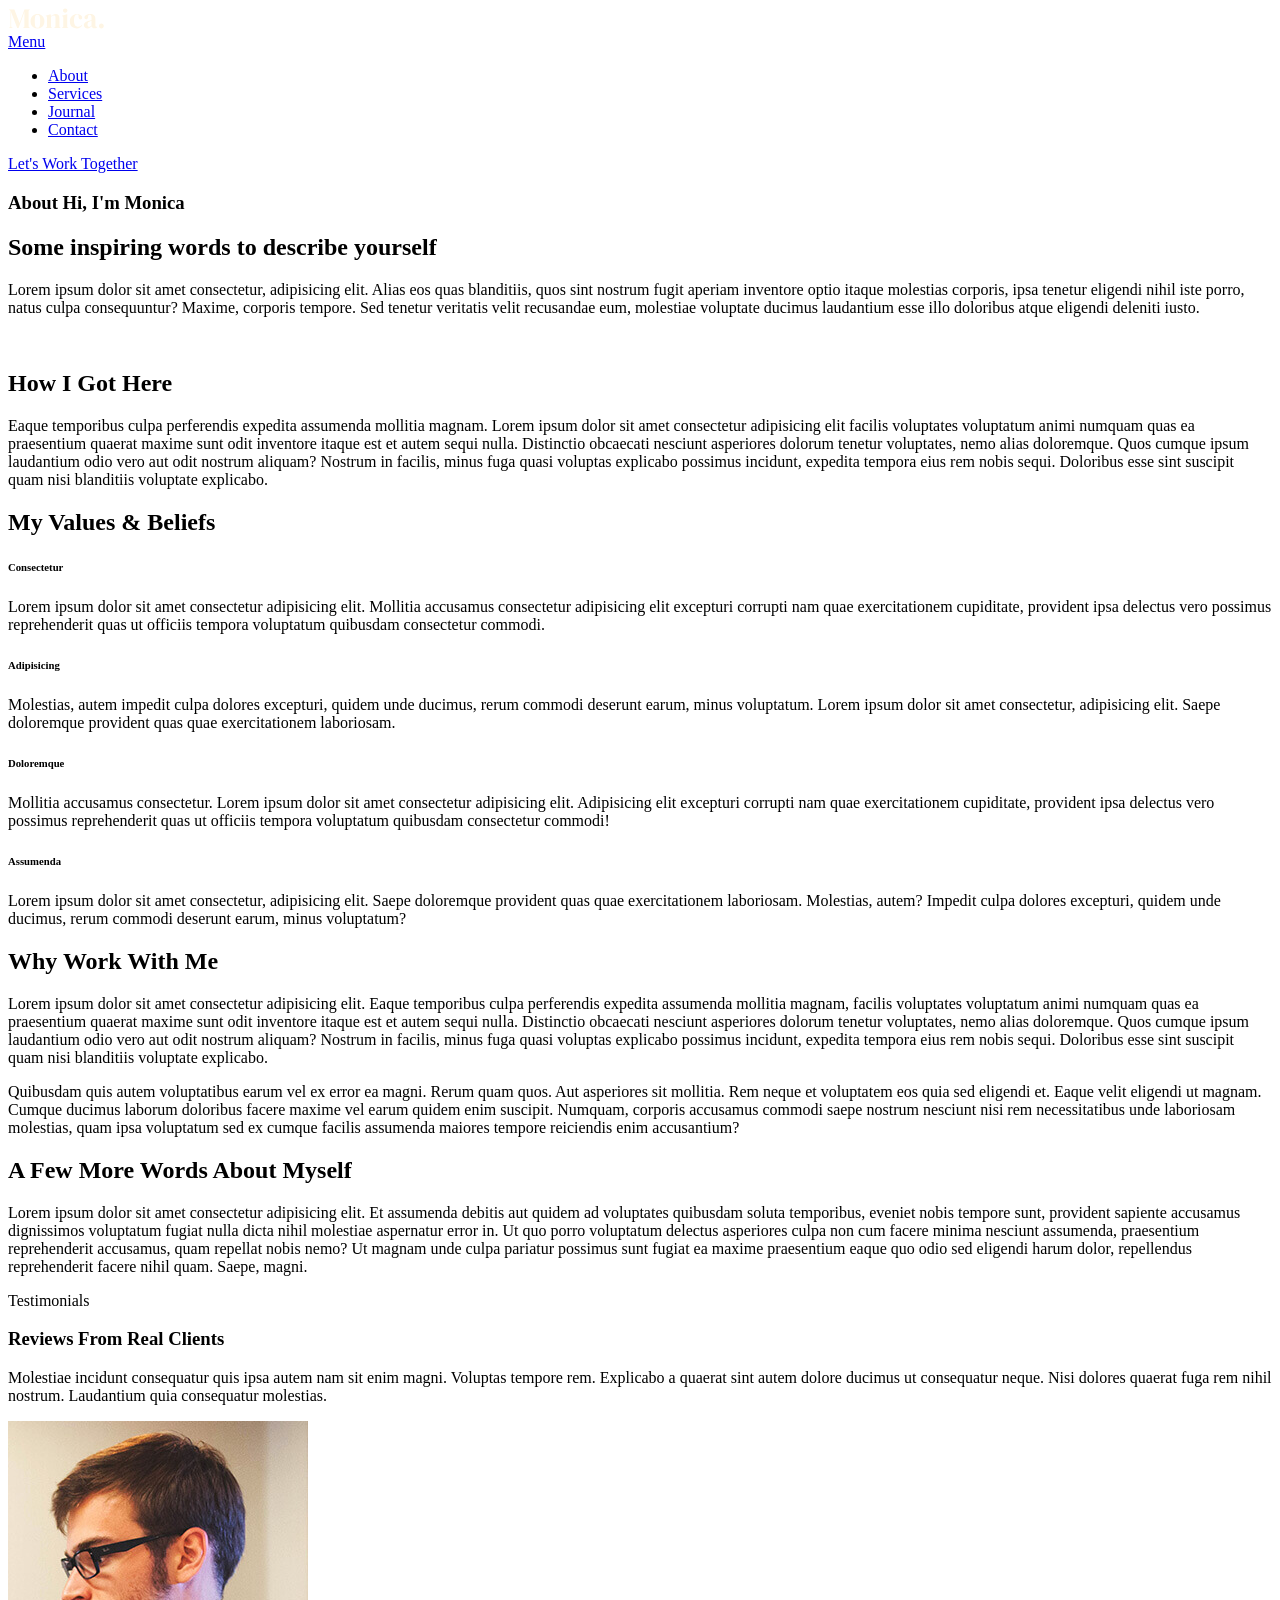
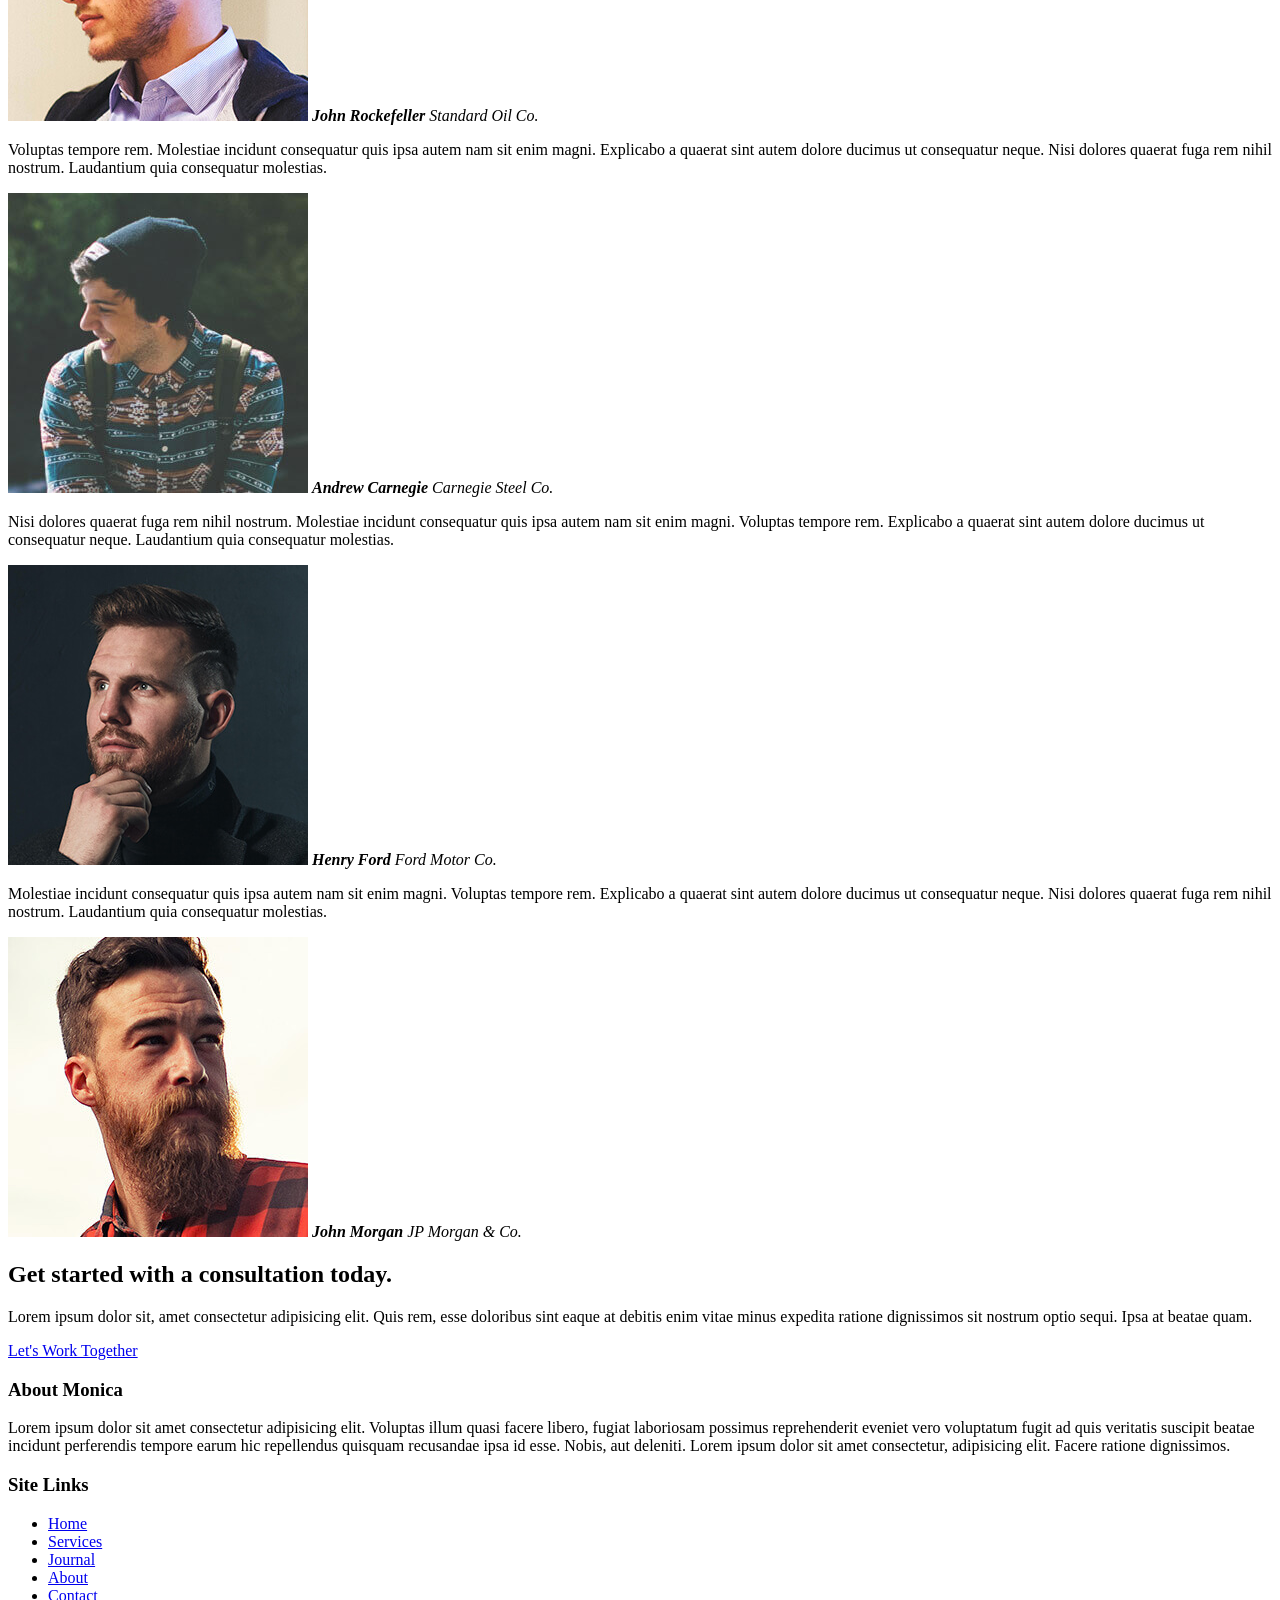
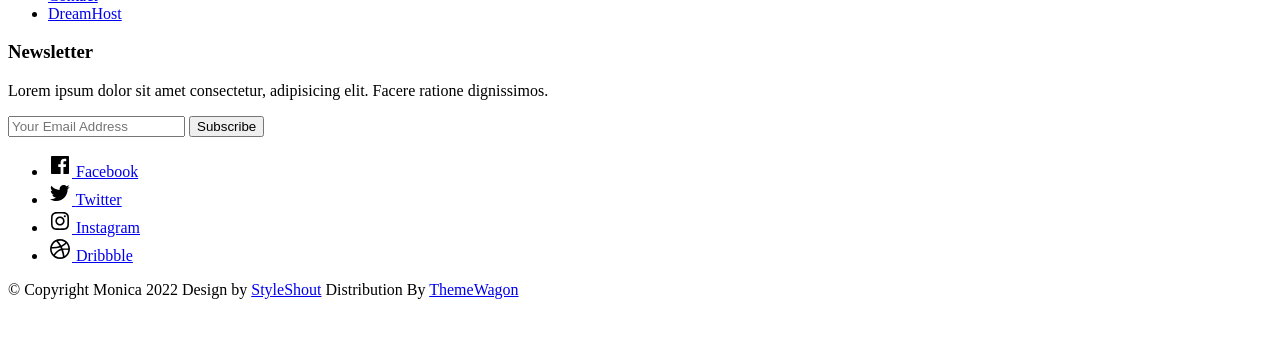
==== about.html @ dda1d22d "Hitesh P | First commit for web hosting" ====
<!DOCTYPE html>
<html lang="en" class="no-js" >
<head>

    <!--- basic page needs
    ================================================== -->
    <meta charset="utf-8">
    <meta name="viewport" content="width=device-width, initial-scale=1">
    <title>About - Monica</title>

    <script>
        document.documentElement.classList.remove('no-js');
        document.documentElement.classList.add('js');
    </script>

    <!-- CSS
    ================================================== -->
    <link rel="stylesheet" href="css/vendor.css">
    <link rel="stylesheet" href="css/styles.css">

    <!-- favicons
    ================================================== -->
    <link rel="apple-touch-icon" sizes="180x180" href="apple-touch-icon.png">
    <link rel="icon" type="image/png" sizes="32x32" href="favicon-32x32.png">
    <link rel="icon" type="image/png" sizes="16x16" href="favicon-16x16.png">
    <link rel="manifest" href="site.webmanifest">

</head>


<body id="top">


    <!-- preloader
    ================================================== -->
    <div id="preloader">
        <div id="loader" class="dots-fade">
            <div></div>
            <div></div>
            <div></div>
        </div>
    </div>


    <!-- page wrap
    ================================================== -->
    <div id="page" class="s-pagewrap">


        <!-- # site header 
        ================================================== -->
        <header class="s-header">

            <div class="row s-header__inner width-sixteen-col">

                <div class="s-header__block">
                    <div class="s-header__logo">
                        <a class="logo" href="index.html">
                            <img src="images/logo.svg" alt="Homepage">
                        </a>
                    </div>

                    <a class="s-header__menu-toggle" href="#0"><span>Menu</span></a>
                </div> <!-- end s-header__block -->

                <nav class="s-header__nav">
    
                    <ul class="s-header__menu-links">
                        <li class="current"><a href="about.html">About</a></li>
                        <li><a href="services.html">Services</a></li>
                        <li><a href="blog.html">Journal</a></li>
                        <li><a href="contact.html">Contact</a></li>
                    </ul> <!-- s-header__menu-links -->

                    <div class="s-header__contact">
                        <a href="contact.html" class="btn btn--primary s-header__contact-btn">Let's Work Together</a>                        
                    </div> <!-- s-header__contact -->
    
                </nav> <!-- end s-header__nav -->

            </div> <!-- end s-header__inner -->

        </header> <!-- end s-header -->


        <!-- # site main content
        ================================================== -->
        <section id="content" class="s-content">

               <section class="s-pageheader pageheader">
                    <div class="row">
                        <div class="column xl-12">
                            <h1 class="page-title">
                                <span class="page-title__small-type text-pretitle">About</span>
                                Hi, I'm Monica
                            </h1>
                            
                        </div>
                    </div>
               </section> <!-- end pageheader --> 

               <section class="s-pagecontent pagecontent">

                    <div class="row pageintro">
                        <div class="column xl-6 lg-12">
                            <h2 class="text-display-title">Some inspiring words to describe yourself</h2>
                        </div>
                        <div class="column xl-6 lg-12 u-flexitem-x-right">
                            <p class="lead">
                            Lorem ipsum dolor sit amet consectetur, adipisicing elit. Alias eos quas blanditiis, quos sint nostrum fugit aperiam 
                            inventore optio itaque molestias corporis, ipsa tenetur eligendi nihil iste porro, natus culpa consequuntur? Maxime, 
                            corporis tempore. Sed tenetur veritatis velit recusandae eum, molestiae voluptate ducimus laudantium esse illo 
                            doloribus atque eligendi deleniti iusto. 
                            </p>
                        </div>                       
                    </div> <!-- end pageintro -->   
                    
                    <div class="row pagemedia">
                        <d class="column xl-12">
                            <figure class="page-media">                                
                                <img src="images/thumbs/about/about-1200.jpg" 
                                     srcset="images/thumbs/about/about-2400.jpg 2400w, 
                                             images/thumbs/about/about-1200.jpg 1200w, 
                                             images/thumbs/about/about-600.jpg 600w" sizes="(max-width: 2400px) 100vw, 2400px" alt="">
                            </figure>
                        </d>
                    </div> <!-- end pagemedia -->

                    <div class="row width-narrower pagemain">
                        <div class="column xl-12"> 

                            <h2>How I Got Here</h2>
                            <p>
                            Eaque temporibus culpa perferendis expedita assumenda mollitia magnam. Lorem ipsum dolor sit amet consectetur adipisicing elit
                            facilis voluptates voluptatum animi numquam quas ea praesentium quaerat maxime sunt odit inventore itaque est et autem sequi nulla. 
                            Distinctio obcaecati nesciunt asperiores dolorum tenetur voluptates, nemo alias doloremque. Quos cumque ipsum laudantium odio vero 
                            aut odit nostrum aliquam? Nostrum in facilis, minus fuga quasi voluptas explicabo possimus incidunt, expedita tempora eius rem nobis sequi. 
                            Doloribus esse sint suscipit quam nisi blanditiis voluptate explicabo.
                            </p>

                            <h2 class="u-add-bottom">My Values & Beliefs</h2>

                            <div class="grid-list-items list-items">
                                <div class="grid-list-items__item list-items__item u-remove-bottom">
                                    <div class="list-items__item-header">
                                        <h6 class="list-items__item-small-title">Consectetur</h6>
                                    </div>
                                    <p>
                                    Lorem ipsum dolor sit amet consectetur adipisicing elit. Mollitia accusamus consectetur adipisicing elit excepturi corrupti 
                                    nam quae exercitationem cupiditate, provident ipsa delectus vero possimus reprehenderit quas ut officiis tempora voluptatum 
                                    quibusdam consectetur commodi.
                                    </p>
                                </div>
                                <div class="grid-list-items__item list-items__item u-remove-bottom">
                                    <div class="list-items__item-header">
                                        <h6 class="list-items__item-small-title">Adipisicing</h6>
                                    </div>
                                    <p> 
                                    Molestias, autem impedit culpa dolores excepturi, quidem unde ducimus, rerum commodi deserunt earum, minus voluptatum.
                                    Lorem ipsum dolor sit amet consectetur, adipisicing elit. Saepe doloremque provident quas quae exercitationem laboriosam.
                                    </p>
                                </div>
                                <div class="grid-list-items__item list-items__item u-remove-bottom">
                                    <div class="list-items__item-header">
                                        <h6 class="list-items__item-small-title">Doloremque</h6>
                                    </div>
                                    <p>
                                    Mollitia accusamus consectetur. Lorem ipsum dolor sit amet consectetur adipisicing elit. Adipisicing elit excepturi corrupti 
                                    nam quae exercitationem cupiditate, provident ipsa delectus vero possimus reprehenderit quas ut officiis tempora voluptatum 
                                    quibusdam consectetur commodi!
                                    </p>
                                </div>
                                <div class="grid-list-items__item list-items__item u-remove-bottom">
                                    <div class="list-items__item-header">
                                        <h6 class="list-items__item-small-title">Assumenda</h6>
                                    </div>
                                    <p>
                                    Lorem ipsum dolor sit amet consectetur, adipisicing elit. Saepe doloremque provident quas quae exercitationem laboriosam. 
                                    Molestias, autem? Impedit culpa dolores excepturi, quidem unde ducimus, rerum commodi deserunt earum, minus voluptatum?
                                    </p>
                                </div>
                            </div> <!--grid-list-items -->

                            <h2>Why Work With Me</h2>
                            <p>
                            Lorem ipsum dolor sit amet consectetur adipisicing elit. Eaque temporibus culpa perferendis expedita assumenda mollitia magnam, 
                            facilis voluptates voluptatum animi numquam quas ea praesentium quaerat maxime sunt odit inventore itaque est et autem sequi nulla. 
                            Distinctio obcaecati nesciunt asperiores dolorum tenetur voluptates, nemo alias doloremque. Quos cumque ipsum laudantium odio vero aut 
                            odit nostrum aliquam? Nostrum in facilis, minus fuga quasi voluptas explicabo possimus incidunt, expedita tempora eius rem nobis sequi. 
                            Doloribus esse sint suscipit quam nisi blanditiis voluptate explicabo.
                            </p>

                            <p>
                            Quibusdam quis autem voluptatibus earum vel ex error ea magni. Rerum quam quos. Aut asperiores sit mollitia. Rem neque et voluptatem 
                            eos quia sed eligendi et. Eaque velit eligendi ut magnam. Cumque ducimus laborum doloribus facere maxime vel earum quidem enim suscipit. 
                            Numquam, corporis accusamus commodi saepe nostrum nesciunt nisi rem necessitatibus unde laboriosam molestias, quam ipsa voluptatum sed 
                            ex cumque facilis assumenda maiores tempore reiciendis enim accusantium?
                            </p>                   

                            <h2>A Few More Words About Myself</h2>
                            <p>
                            Lorem ipsum dolor sit amet consectetur adipisicing elit. Et assumenda debitis aut quidem ad voluptates quibusdam soluta temporibus, 
                            eveniet nobis tempore sunt, provident sapiente accusamus dignissimos voluptatum fugiat nulla dicta nihil molestiae aspernatur error in. 
                            Ut quo porro voluptatum delectus asperiores culpa non cum facere minima nesciunt assumenda, praesentium reprehenderit accusamus, quam 
                            repellat nobis nemo? Ut magnam unde culpa pariatur possimus sunt fugiat ea maxime praesentium eaque quo odio sed eligendi harum dolor, 
                            repellendus reprehenderit facere nihil quam. Saepe, magni.
                            </p>

                        </div> <!-- end grid-block-->
                    </div> <!-- end pagemain -->

               </section> <!-- pagecontent -->

               <section class="s-testimonials">

                    <div class="s-testimonials__header row row-x-center text-center">
                        <div class="column xl-8 lg-12">
        
                            <p class="text-pretitle">
                            Testimonials
                            </p>
                            <h3>
                            Reviews From Real Clients
                            </h3>                        
        
                        </div>
                    </div> <!--end s-testimonials__header -->

                    <div class="row s-testimonials__content">
                        <div class="column xl-12 testimonials">

                            <div class="swiper-container testimonials__slider page-slider">

                                <div class="swiper-wrapper">
                                    <div class="testimonials__slide swiper-slide">
                                        <p>
                                        Molestiae incidunt consequatur quis ipsa autem nam sit enim magni. Voluptas tempore rem. 
                                        Explicabo a quaerat sint autem dolore ducimus ut consequatur neque. Nisi dolores quaerat fuga rem nihil nostrum.
                                        Laudantium quia consequatur molestias.
                                        </p>
                                        <div class="testimonials__author">
                                            <img src="images/avatars/user-01.jpg" alt="Author image" class="testimonials__avatar">
                                            <cite class="testimonials__cite">
                                                <strong>John Rockefeller</strong>
                                                <span>Standard Oil Co.</span>
                                            </cite>
                                        </div>
                                    </div>
                                    <div class="testimonials__slide swiper-slide">
                                        <p>
                                        Voluptas tempore rem. Molestiae incidunt consequatur quis ipsa autem nam sit enim magni. 
                                        Explicabo a quaerat sint autem dolore ducimus ut consequatur neque. Nisi dolores quaerat fuga rem nihil nostrum.
                                        Laudantium quia consequatur molestias.
                                        </p>
                                        <div class="testimonials__author">
                                            <img src="images/avatars/user-04.jpg" alt="Author image" class="testimonials__avatar">
                                            <cite class="testimonials__cite">
                                                <strong>Andrew Carnegie</strong>
                                                <span>Carnegie Steel Co.</span>
                                            </cite>
                                        </div>
                                    </div>
                                    <div class="testimonials__slide swiper-slide">
                                        <p>
                                        Nisi dolores quaerat fuga rem nihil nostrum. Molestiae incidunt consequatur quis ipsa autem nam sit enim magni. 
                                        Voluptas tempore rem. Explicabo a quaerat sint autem dolore ducimus ut consequatur neque. 
                                        Laudantium quia consequatur molestias.
                                        </p>
                                        <div class="testimonials__author">
                                            <img src="images/avatars/user-06.jpg" alt="Author image" class="testimonials__avatar">
                                            <cite class="testimonials__cite">
                                                <strong>Henry Ford</strong>
                                                <span>Ford Motor Co.</span>
                                            </cite>
                                        </div>
                                    </div>
                                    <div class="testimonials__slide swiper-slide">
                                        <p>
                                        Molestiae incidunt consequatur quis ipsa autem nam sit enim magni. Voluptas tempore rem. 
                                        Explicabo a quaerat sint autem dolore ducimus ut consequatur neque. Nisi dolores quaerat fuga rem nihil nostrum.
                                        Laudantium quia consequatur molestias.
                                        </p>
                                        <div class="testimonials__author">
                                            <img src="images/avatars/user-02.jpg" alt="Author image" class="testimonials__avatar">
                                            <cite class="testimonials__cite">
                                                <strong>John Morgan</strong>
                                                <span>JP Morgan & Co.</span>
                                            </cite>
                                        </div>
                                    </div> 
                                </div> <!-- end swiper-wrapper --> 

                                <div class="swiper-pagination"></div>

                            </div> <!--end testimonials__slider --> 

                        </div> <!-- testimonials -->
                    </div> <!--end s-testimonials__content -->

               </section> <!-- end s-testimonials -->

        </section> <!-- s-content-->

        <!-- # cta
        ================================================== -->
        <section id="cta" class="s-cta">

            <div class="row row-x-center text-center">
                <div class="column xl-8 lg-12">

                    <div class="s-cta__content">
                        <h2 class="text-display-title">
                        Get started with a consultation today.
                        </h2>
                        <p class="lead">
                        Lorem ipsum dolor sit, amet consectetur adipisicing elit. Quis rem, esse doloribus sint eaque at debitis enim vitae minus expedita ratione dignissimos sit nostrum optio sequi. Ipsa at beatae quam.
                        </p>
                        <a href="contact.html" class="btn btn--primary">Let's Work Together</a>
                    </div>

                </div>
            </div>

        </section> <!-- end s-cta -->


        <!-- # footer 
        ================================================== -->
        <footer class="s-footer">
            <div class="row s-footer__content">
                <div class="column xl-6 lg-6 md-12 s-footer__block s-footer__about">                    
                    <h3>About Monica</h3>
                    <p>
                    Lorem ipsum dolor sit amet consectetur adipisicing elit. Voluptas illum quasi facere libero, 
                    fugiat laboriosam possimus reprehenderit eveniet vero voluptatum fugit ad quis veritatis suscipit beatae 
                    incidunt perferendis tempore earum hic repellendus quisquam recusandae ipsa id esse. Nobis, aut deleniti.
                    Lorem ipsum dolor sit amet consectetur, adipisicing elit. Facere ratione dignissimos.
                    </p>               
                </div>                
                <div class="column xl-3 lg-6 md-12 s-footer__block s-footer__site-links">
                    <h3>Site Links</h3>
                    <ul class="link-list">
                        <li><a href="index.html">Home</a></li>
                        <li><a href="services.html">Services</a></li>
                        <li><a href="blog.html">Journal</a></li>
                        <li><a href="about.html">About</a></li>
                        <li><a href="contact.html">Contact</a></li>
                        <li><a href="https://www.dreamhost.com/r.cgi?287326">DreamHost</a></li>
                    </ul>
                </div>
                <div class="column xl-3 lg-6 md-12 tab-12 s-footer__block s-footer__newsletter">
                    <h3>Newsletter</h3>

                    <p>
                    Lorem ipsum dolor sit amet consectetur, adipisicing elit. Facere ratione dignissimos.
                    </p>

                    <div class="subscribe-form">
                        <form id="mc-form" class="mc-form">
                            <input type="email" name="EMAIL" id="mce-EMAIL" class="u-fullwidth text-center" placeholder="Your Email Address" title="The domain portion of the email address is invalid (the portion after the @)." pattern="^([^\x00-\x20\x22\x28\x29\x2c\x2e\x3a-\x3c\x3e\x40\x5b-\x5d\x7f-\xff]+|\x22([^\x0d\x22\x5c\x80-\xff]|\x5c[\x00-\x7f])*\x22)(\x2e([^\x00-\x20\x22\x28\x29\x2c\x2e\x3a-\x3c\x3e\x40\x5b-\x5d\x7f-\xff]+|\x22([^\x0d\x22\x5c\x80-\xff]|\x5c[\x00-\x7f])*\x22))*\x40([^\x00-\x20\x22\x28\x29\x2c\x2e\x3a-\x3c\x3e\x40\x5b-\x5d\x7f-\xff]+|\x5b([^\x0d\x5b-\x5d\x80-\xff]|\x5c[\x00-\x7f])*\x5d)(\x2e([^\x00-\x20\x22\x28\x29\x2c\x2e\x3a-\x3c\x3e\x40\x5b-\x5d\x7f-\xff]+|\x5b([^\x0d\x5b-\x5d\x80-\xff]|\x5c[\x00-\x7f])*\x5d))*(\.\w{2,})+$" required>
                            <input type="submit" name="subscribe" value="Subscribe" class="btn btn--primary btn--small u-fullwidth">
                            <!-- <div style="position: absolute; left: -5000px;" aria-hidden="true"><input type="text" name="b_cdb7b577e41181934ed6a6a44_9a91cfe7b3" tabindex="-1" value=""></div> -->
                            <div class="mc-status"></div>
                        </form>
                    </div>
                </div>
            </div>    
            
            <div class="row s-footer__bottom">
                <div class="column xl-6 lg-12">
                    <ul class="s-footer__social social-list">
                        <li>
                            <a href="#0">
                                <svg xmlns="http://www.w3.org/2000/svg" width="24" height="24" viewBox="0 0 24 24" style="fill:rgba(0, 0, 0, 1);transform:;-ms-filter:"><path d="M20,3H4C3.447,3,3,3.448,3,4v16c0,0.552,0.447,1,1,1h8.615v-6.96h-2.338v-2.725h2.338v-2c0-2.325,1.42-3.592,3.5-3.592 c0.699-0.002,1.399,0.034,2.095,0.107v2.42h-1.435c-1.128,0-1.348,0.538-1.348,1.325v1.735h2.697l-0.35,2.725h-2.348V21H20 c0.553,0,1-0.448,1-1V4C21,3.448,20.553,3,20,3z"></path></svg>
                                <span class="u-screen-reader-text">Facebook</span>
                            </a>
                        </li>
                        <li>
                            <a href="#0">
                                <svg xmlns="http://www.w3.org/2000/svg" width="24" height="24" viewBox="0 0 24 24" style="fill:rgba(0, 0, 0, 1);transform:;-ms-filter:"><path d="M19.633,7.997c0.013,0.175,0.013,0.349,0.013,0.523c0,5.325-4.053,11.461-11.46,11.461c-2.282,0-4.402-0.661-6.186-1.809 c0.324,0.037,0.636,0.05,0.973,0.05c1.883,0,3.616-0.636,5.001-1.721c-1.771-0.037-3.255-1.197-3.767-2.793 c0.249,0.037,0.499,0.062,0.761,0.062c0.361,0,0.724-0.05,1.061-0.137c-1.847-0.374-3.23-1.995-3.23-3.953v-0.05 c0.537,0.299,1.16,0.486,1.82,0.511C3.534,9.419,2.823,8.184,2.823,6.787c0-0.748,0.199-1.434,0.548-2.032 c1.983,2.443,4.964,4.04,8.306,4.215c-0.062-0.3-0.1-0.611-0.1-0.923c0-2.22,1.796-4.028,4.028-4.028 c1.16,0,2.207,0.486,2.943,1.272c0.91-0.175,1.782-0.512,2.556-0.973c-0.299,0.935-0.936,1.721-1.771,2.22 c0.811-0.088,1.597-0.312,2.319-0.624C21.104,6.712,20.419,7.423,19.633,7.997z"></path></svg>
                                <span class="u-screen-reader-text">Twitter</span>
                            </a>
                        </li>
                        <li>
                            <a href="#0">
                                <svg xmlns="http://www.w3.org/2000/svg" width="24" height="24" viewBox="0 0 24 24" style="fill:rgba(0, 0, 0, 1);transform:;-ms-filter:"><path d="M11.999,7.377c-2.554,0-4.623,2.07-4.623,4.623c0,2.554,2.069,4.624,4.623,4.624c2.552,0,4.623-2.07,4.623-4.624 C16.622,9.447,14.551,7.377,11.999,7.377L11.999,7.377z M11.999,15.004c-1.659,0-3.004-1.345-3.004-3.003 c0-1.659,1.345-3.003,3.004-3.003s3.002,1.344,3.002,3.003C15.001,13.659,13.658,15.004,11.999,15.004L11.999,15.004z"></path><circle cx="16.806" cy="7.207" r="1.078"></circle><path d="M20.533,6.111c-0.469-1.209-1.424-2.165-2.633-2.632c-0.699-0.263-1.438-0.404-2.186-0.42 c-0.963-0.042-1.268-0.054-3.71-0.054s-2.755,0-3.71,0.054C7.548,3.074,6.809,3.215,6.11,3.479C4.9,3.946,3.945,4.902,3.477,6.111 c-0.263,0.7-0.404,1.438-0.419,2.186c-0.043,0.962-0.056,1.267-0.056,3.71c0,2.442,0,2.753,0.056,3.71 c0.015,0.748,0.156,1.486,0.419,2.187c0.469,1.208,1.424,2.164,2.634,2.632c0.696,0.272,1.435,0.426,2.185,0.45 c0.963,0.042,1.268,0.055,3.71,0.055s2.755,0,3.71-0.055c0.747-0.015,1.486-0.157,2.186-0.419c1.209-0.469,2.164-1.424,2.633-2.633 c0.263-0.7,0.404-1.438,0.419-2.186c0.043-0.962,0.056-1.267,0.056-3.71s0-2.753-0.056-3.71C20.941,7.57,20.801,6.819,20.533,6.111z M19.315,15.643c-0.007,0.576-0.111,1.147-0.311,1.688c-0.305,0.787-0.926,1.409-1.712,1.711c-0.535,0.199-1.099,0.303-1.67,0.311 c-0.95,0.044-1.218,0.055-3.654,0.055c-2.438,0-2.687,0-3.655-0.055c-0.569-0.007-1.135-0.112-1.669-0.311 c-0.789-0.301-1.414-0.923-1.719-1.711c-0.196-0.534-0.302-1.099-0.311-1.669c-0.043-0.95-0.053-1.218-0.053-3.654 c0-2.437,0-2.686,0.053-3.655c0.007-0.576,0.111-1.146,0.311-1.687c0.305-0.789,0.93-1.41,1.719-1.712 c0.534-0.198,1.1-0.303,1.669-0.311c0.951-0.043,1.218-0.055,3.655-0.055c2.437,0,2.687,0,3.654,0.055 c0.571,0.007,1.135,0.112,1.67,0.311c0.786,0.303,1.407,0.925,1.712,1.712c0.196,0.534,0.302,1.099,0.311,1.669 c0.043,0.951,0.054,1.218,0.054,3.655c0,2.436,0,2.698-0.043,3.654H19.315z"></path></svg>
                                <span class="u-screen-reader-text">Instagram</span>
                            </a>
                        </li>
                        <li>
                            <a href="#0">
                                <svg xmlns="http://www.w3.org/2000/svg" width="24" height="24" viewBox="0 0 24 24" style="fill: rgba(0, 0, 0, 1);transform: ;msFilter:;"><path d="M20.66 6.98a9.932 9.932 0 0 0-3.641-3.64C15.486 2.447 13.813 2 12 2s-3.486.447-5.02 1.34c-1.533.893-2.747 2.107-3.64 3.64S2 10.187 2 12s.446 3.487 1.34 5.02a9.924 9.924 0 0 0 3.641 3.64C8.514 21.553 10.187 22 12 22s3.486-.447 5.02-1.34a9.932 9.932 0 0 0 3.641-3.64C21.554 15.487 22 13.813 22 12s-.446-3.487-1.34-5.02zM12 3.66c2 0 3.772.64 5.32 1.919-.92 1.174-2.286 2.14-4.1 2.9-1.002-1.813-2.088-3.327-3.261-4.54A7.715 7.715 0 0 1 12 3.66zM5.51 6.8a8.116 8.116 0 0 1 2.711-2.22c1.212 1.201 2.325 2.7 3.34 4.5-2 .6-4.114.9-6.341.9-.573 0-1.006-.013-1.3-.04A8.549 8.549 0 0 1 5.51 6.8zM3.66 12c0-.054.003-.12.01-.2.007-.08.01-.146.01-.2.254.014.641.02 1.161.02 2.666 0 5.146-.367 7.439-1.1.187.373.381.793.58 1.26-1.32.293-2.674 1.006-4.061 2.14S6.4 16.247 5.76 17.5c-1.4-1.587-2.1-3.42-2.1-5.5zM12 20.34c-1.894 0-3.594-.587-5.101-1.759.601-1.187 1.524-2.322 2.771-3.401 1.246-1.08 2.483-1.753 3.71-2.02a29.441 29.441 0 0 1 1.56 6.62 8.166 8.166 0 0 1-2.94.56zm7.08-3.96a8.351 8.351 0 0 1-2.58 2.621c-.24-2.08-.7-4.107-1.379-6.081.932-.066 1.765-.1 2.5-.1.799 0 1.686.034 2.659.1a8.098 8.098 0 0 1-1.2 3.46zm-1.24-5c-1.16 0-2.233.047-3.22.14a27.053 27.053 0 0 0-.68-1.62c2.066-.906 3.532-2.006 4.399-3.3 1.2 1.414 1.854 3.027 1.96 4.84-.812-.04-1.632-.06-2.459-.06z"></path></svg>
                                <span class="u-screen-reader-text">Dribbble</span>
                            </a>
                        </li>
                    </ul> <!-- end s-footer__social -->
                </div>
                <div class="column xl-6 lg-12">
                    <p class="ss-copyright">
                        <span>© Copyright Monica 2022</span> 
                        <span>Design by <a href="https://www.styleshout.com/">StyleShout</a> Distribution By <a href="https://themewagon.com">ThemeWagon</a></span>
                    </p>
                </div>

                <div class="ss-go-top">
                    <a class="smoothscroll" title="Back to Top" href="#top">
                        <svg xmlns="http://www.w3.org/2000/svg" viewBox="0 0 24 24" width="36" height="36" fill="none" stroke="#ffffff" stroke-width="1" stroke-linecap="round" stroke-linejoin="round">&lt;!--!  Atomicons Free 1.00 by @atisalab License - https://atomicons.com/license/ (Icons: CC BY 4.0) Copyright 2021 Atomicons --&gt;<polyline points="17 11 12 6 7 11"></polyline><line x1="12" y1="18" x2="12" y2="6"></line></svg>
                    </a>
                </div> <!-- end ss-go-top -->
            </div>
            
        </footer> <!-- end s-footer -->

    </div> <!-- end page-wrap -->

    <!-- Java Script
    ================================================== -->
    <script src="js/plugins.js"></script>
    <script src="js/main.js"></script>

</body>
</html>
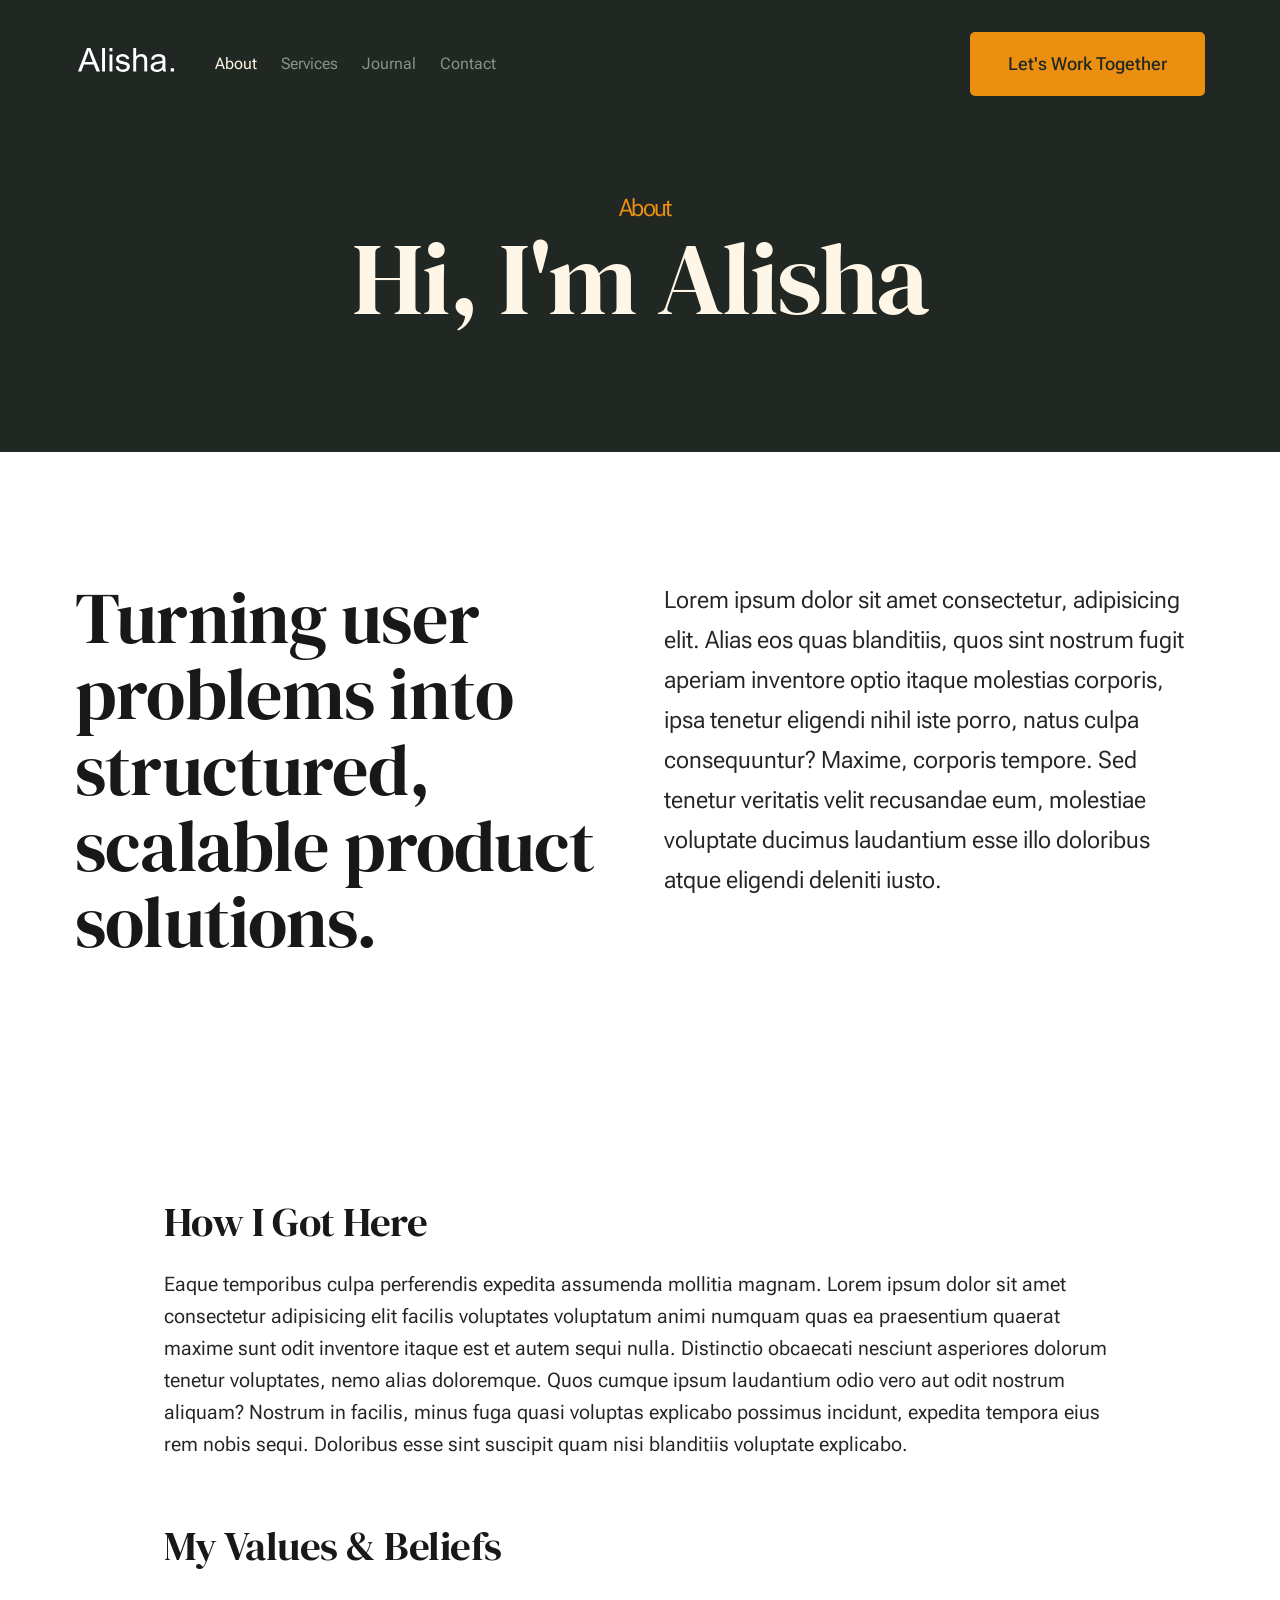
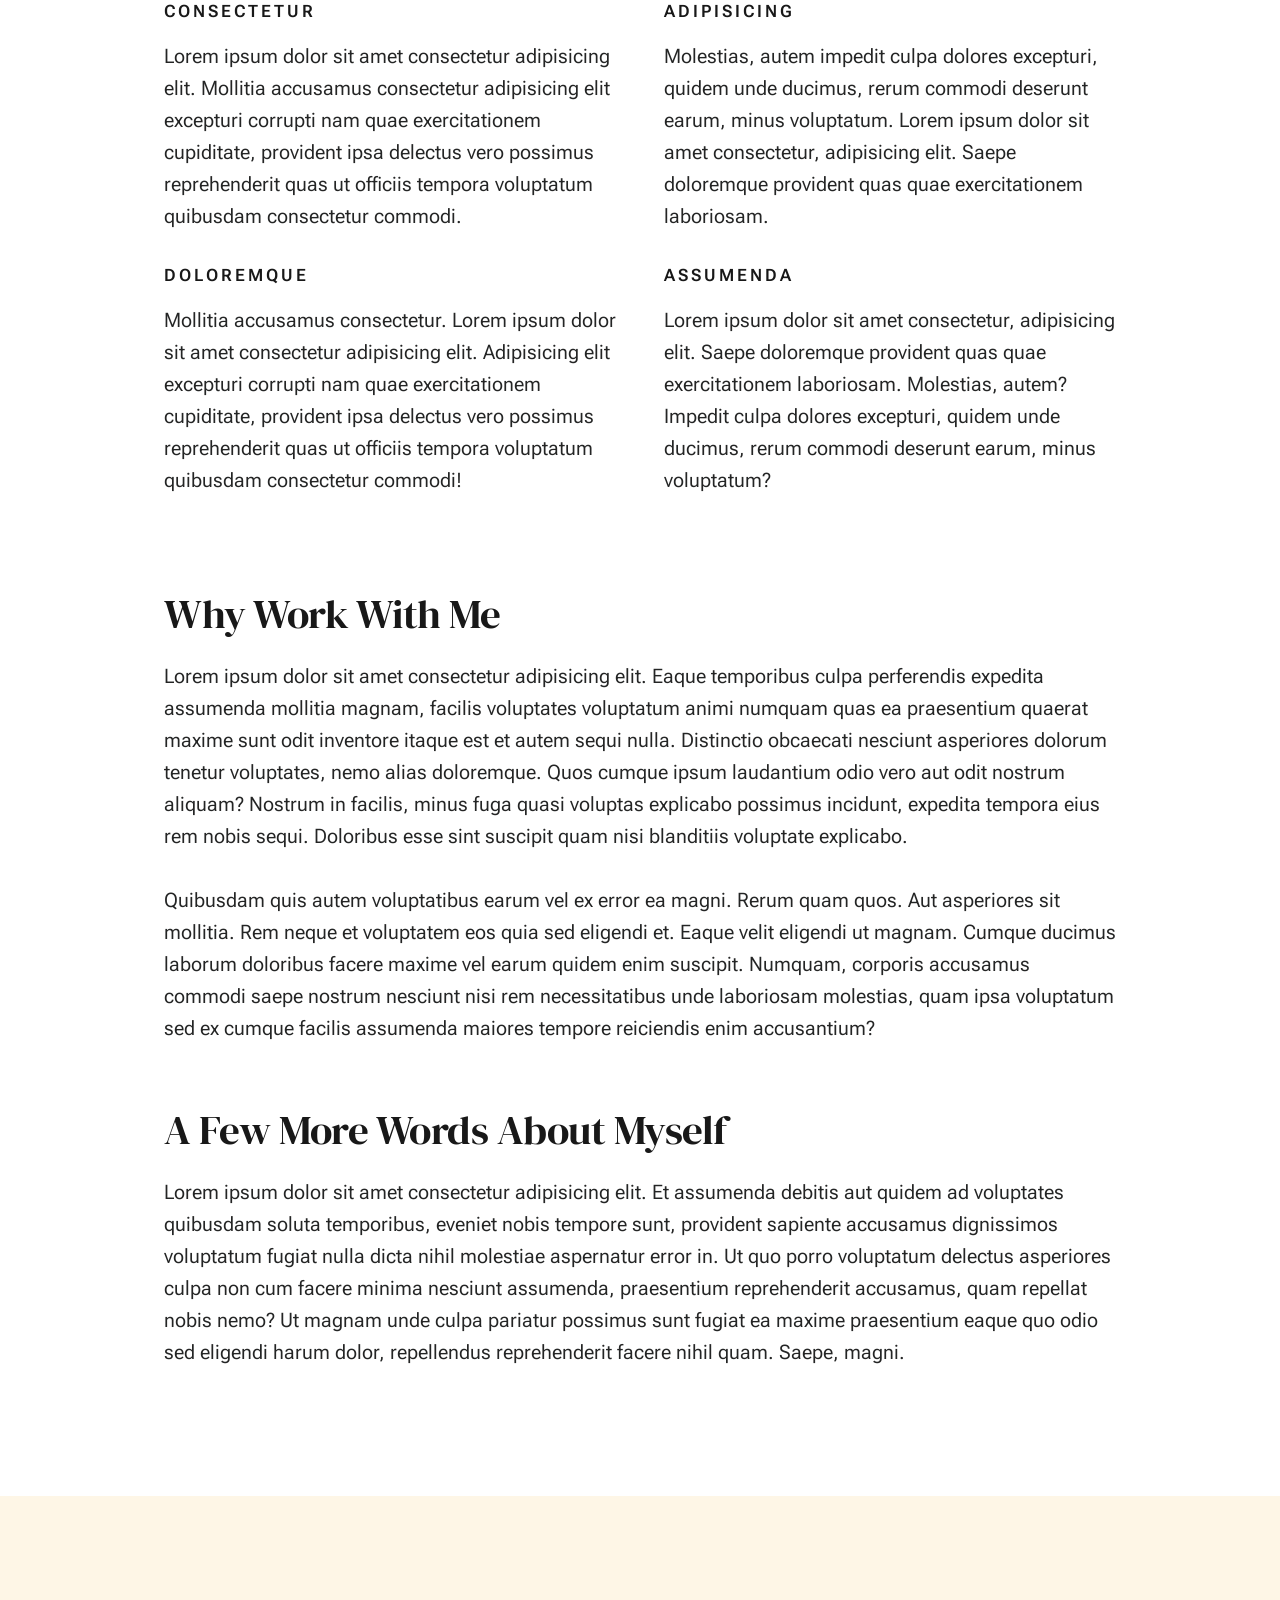
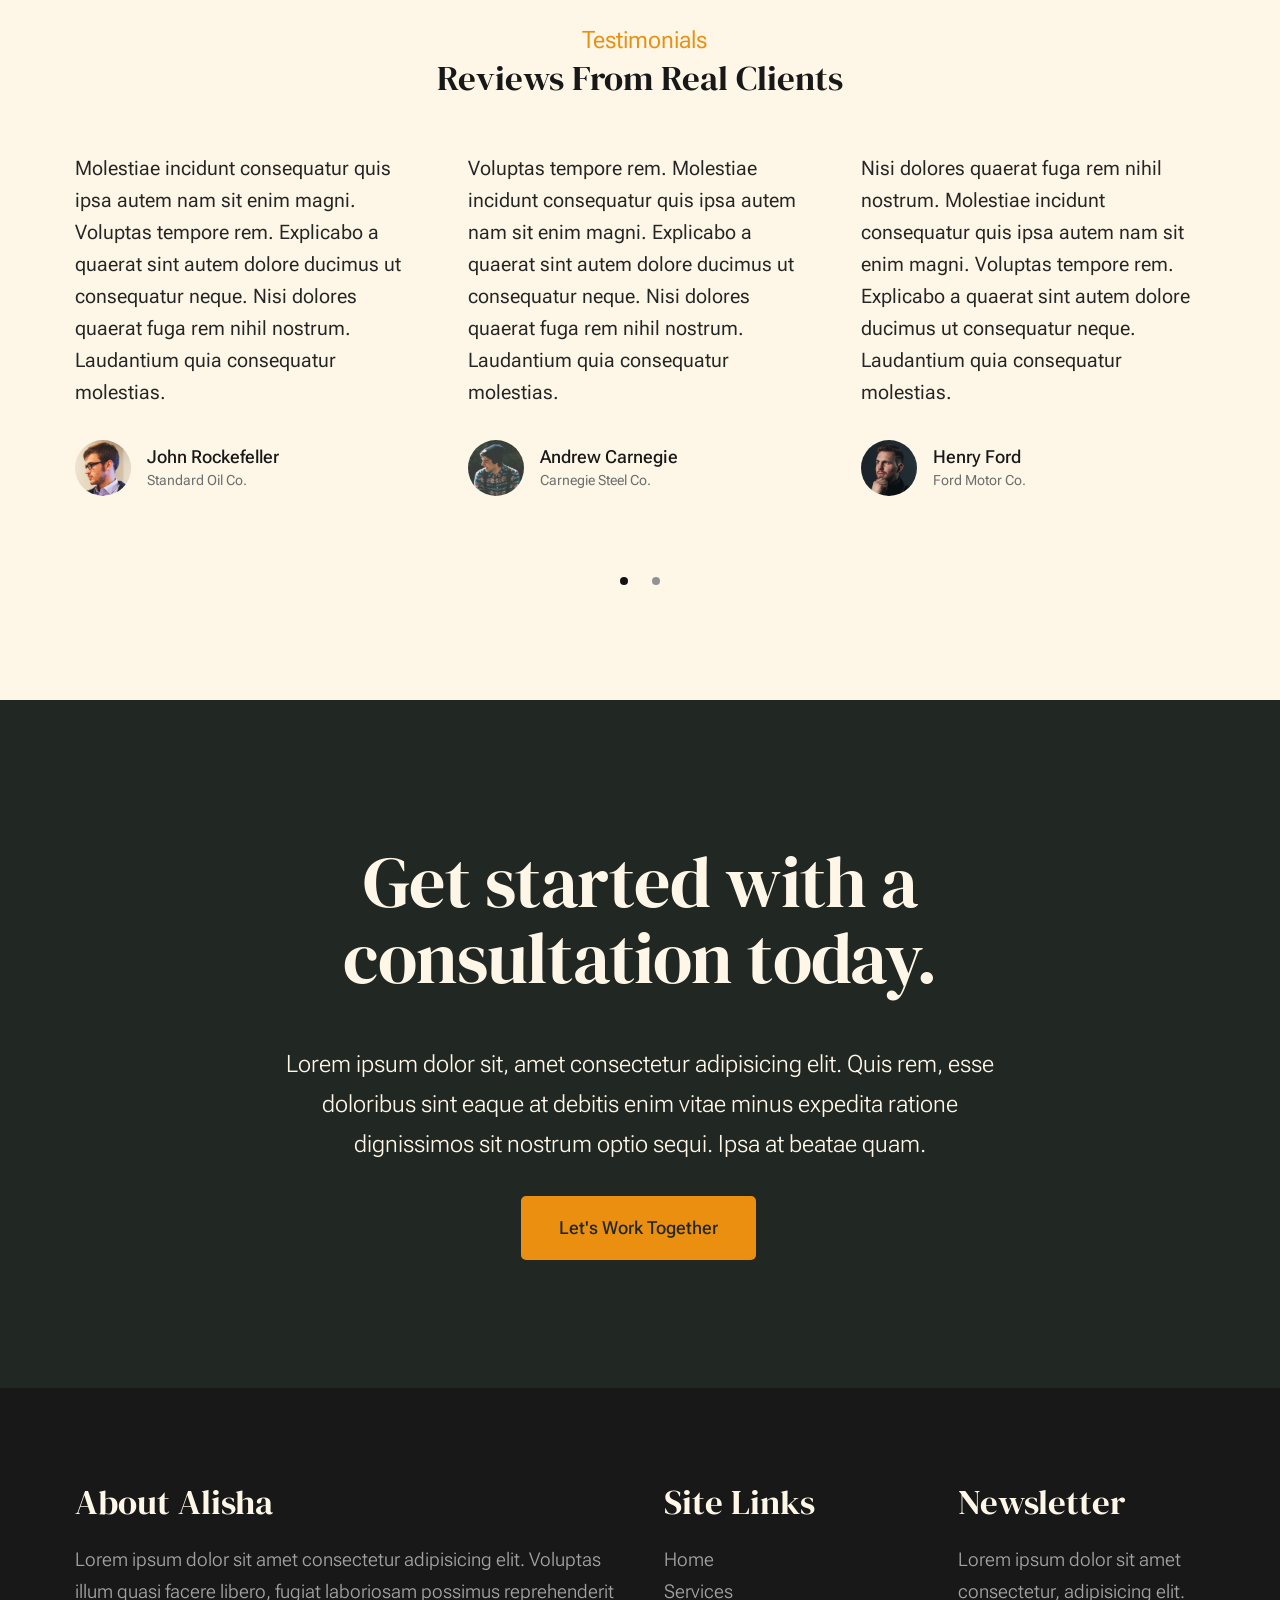
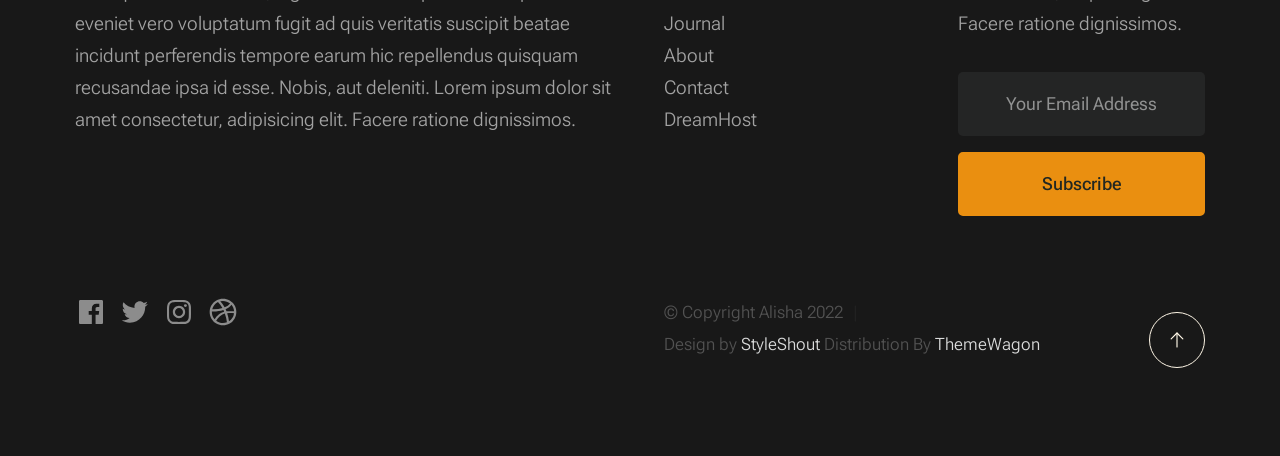
==== commit 5c13f216: "Hitesh P | Index page changes Signed-off-by: patilhiteshb <patilhiteshb@gmail.com>" ====
--- a/about.html
+++ b/about.html
@@ -6,7 +6,7 @@
     ================================================== -->
     <meta charset="utf-8">
     <meta name="viewport" content="width=device-width, initial-scale=1">
-    <title>About - Monica</title>
+    <title>About - Alisha</title>
 
     <script>
         document.documentElement.classList.remove('no-js');
@@ -92,7 +92,7 @@
                         <div class="column xl-12">
                             <h1 class="page-title">
                                 <span class="page-title__small-type text-pretitle">About</span>
-                                Hi, I'm Monica
+                                Hi, I'm Alisha
                             </h1>
                             
                         </div>
@@ -103,7 +103,7 @@
 
                     <div class="row pageintro">
                         <div class="column xl-6 lg-12">
-                            <h2 class="text-display-title">Some inspiring words to describe yourself</h2>
+                            <h2 class="text-display-title">Turning user problems into structured, scalable product solutions.</h2>
                         </div>
                         <div class="column xl-6 lg-12 u-flexitem-x-right">
                             <p class="lead">
@@ -329,7 +329,7 @@
         <footer class="s-footer">
             <div class="row s-footer__content">
                 <div class="column xl-6 lg-6 md-12 s-footer__block s-footer__about">                    
-                    <h3>About Monica</h3>
+                    <h3>About Alisha</h3>
                     <p>
                     Lorem ipsum dolor sit amet consectetur adipisicing elit. Voluptas illum quasi facere libero, 
                     fugiat laboriosam possimus reprehenderit eveniet vero voluptatum fugit ad quis veritatis suscipit beatae 
@@ -397,7 +397,7 @@
                 </div>
                 <div class="column xl-6 lg-12">
                     <p class="ss-copyright">
-                        <span>© Copyright Monica 2022</span> 
+                        <span>© Copyright Alisha 2022</span> 
                         <span>Design by <a href="https://www.styleshout.com/">StyleShout</a> Distribution By <a href="https://themewagon.com">ThemeWagon</a></span>
                     </p>
                 </div>
@@ -419,4 +419,4 @@
     <script src="js/main.js"></script>
 
 </body>
-</html>+</html>
--- a/css/vendor.css
+++ b/css/vendor.css
@@ -0,0 +1,776 @@
+/* ===================================================================
+ * Alisha Third-party Stylesheets
+ * Template Ver. 1.0.0
+ * 12-13-2022
+ * -------------------------------------------------------------------
+ *
+ * TOC:
+ * # PrismJS
+ * # Swiper
+ *
+ * ------------------------------------------------------------------- */
+
+
+/* ===================================================================
+ * # PrismJS 1.20.0
+ *   https://prismjs.com/download.html#themes=prism-okaidia&languages=markup+css+clike+javascript+markup-templating+php 
+ *   
+ *   okaidia theme for JavaScript, CSS and HTML
+ *   Loosely based on Monokai textmate theme by http://www.monokai.nl/
+ *   @author ocodia
+ * ------------------------------------------------------------------- */
+code[class*=language-],
+pre[class*=language-] {
+  color          : #f8f8f2;
+  background     : none;
+  text-shadow    : 0 1px rgba(0, 0, 0, 0.3);
+  font-family    : var(--font-mono);
+  font-size      : calc(var(--text-size) * 0.9444);
+  text-align     : left;
+  white-space    : pre;
+  word-spacing   : normal;
+  word-break     : normal;
+  word-wrap      : normal;
+  line-height    : var(--vspace-1);
+  -moz-tab-size  : 4;
+  -o-tab-size    : 4;
+  tab-size       : 4;
+  -webkit-hyphens: none;
+  -ms-hyphens    : none;
+  hyphens        : none;
+}
+
+/* Code blocks */
+pre[class*=language-] {
+  padding : var(--vspace-0_5) 0 var(--vspace-1);
+  margin  : var(--vspace-1) 0;
+  overflow: auto;
+}
+
+:not(pre)>code[class*=language-],
+pre[class*=language-] {
+  background: #272822;
+}
+
+/* Inline code */
+:not(pre)>code[class*=language-] {
+  padding    : 0.1em;
+  white-space: normal;
+}
+
+.token.comment,
+.token.prolog,
+.token.doctype,
+.token.cdata {
+  color: slategray;
+}
+
+.token.punctuation {
+  color: #f8f8f2;
+}
+
+.token.namespace {
+  opacity: 0.7;
+}
+
+.token.property,
+.token.tag,
+.token.constant,
+.token.symbol,
+.token.deleted {
+  color: #f92672;
+}
+
+.token.boolean,
+.token.number {
+  color: #ae81ff;
+}
+
+.token.selector,
+.token.attr-name,
+.token.string,
+.token.char,
+.token.builtin,
+.token.inserted {
+  color: #a6e22e;
+}
+
+.token.operator,
+.token.entity,
+.token.url,
+.language-css .token.string,
+.style .token.string,
+.token.variable {
+  color: #f8f8f2;
+}
+
+.token.atrule,
+.token.attr-value,
+.token.function,
+.token.class-name {
+  color: #e6db74;
+}
+
+.token.keyword {
+  color: #66d9ef;
+}
+
+.token.regex,
+.token.important {
+  color: #fd971f;
+}
+
+.token.important,
+.token.bold {
+  font-weight: bold;
+}
+
+.token.italic {
+  font-style: italic;
+}
+
+.token.entity {
+  cursor: help;
+}
+
+
+
+/* ===================================================================
+ * # Swiper 6.4.5
+ *   Most modern mobile touch slider and framework with hardware accelerated transitions
+ *   https://swiperjs.com
+ *
+ *   Copyright 2014-2020 Vladimir Kharlampidi
+ *
+ *   Released under the MIT License
+ *
+ *   Released on: December 18, 2020
+ * ------------------------------------------------------------------- */
+@font-face {
+  font-family: "swiper-icons";
+  src        : url("data:application/font-woff;charset=utf-8;base64, [base64]//wADZ2x5ZgAAAywAAADMAAAD2MHtryVoZWFkAAABbAAAADAAAAA2E2+eoWhoZWEAAAGcAAAAHwAAACQC9gDzaG10eAAAAigAAAAZAAAArgJkABFsb2NhAAAC0AAAAFoAAABaFQAUGG1heHAAAAG8AAAAHwAAACAAcABAbmFtZQAAA/gAAAE5AAACXvFdBwlwb3N0AAAFNAAAAGIAAACE5s74hXjaY2BkYGAAYpf5Hu/j+W2+MnAzMYDAzaX6QjD6/4//Bxj5GA8AuRwMYGkAPywL13jaY2BkYGA88P8Agx4j+/8fQDYfA1AEBWgDAIB2BOoAeNpjYGRgYNBh4GdgYgABEMnIABJzYNADCQAACWgAsQB42mNgYfzCOIGBlYGB0YcxjYGBwR1Kf2WQZGhhYGBiYGVmgAFGBiQQkOaawtDAoMBQxXjg/wEGPcYDDA4wNUA2CCgwsAAAO4EL6gAAeNpj2M0gyAACqxgGNWBkZ2D4/wMA+xkDdgAAAHjaY2BgYGaAYBkGRgYQiAHyGMF8FgYHIM3DwMHABGQrMOgyWDLEM1T9/w8UBfEMgLzE////P/5//f/V/xv+r4eaAAeMbAxwIUYmIMHEgKYAYjUcsDAwsLKxc3BycfPw8jEQA/[base64]/uznmfPFBNODM2K7MTQ45YEAZqGP81AmGGcF3iPqOop0r1SPTaTbVkfUe4HXj97wYE+yNwWYxwWu4v1ugWHgo3S1XdZEVqWM7ET0cfnLGxWfkgR42o2PvWrDMBSFj/IHLaF0zKjRgdiVMwScNRAoWUoH78Y2icB/yIY09An6AH2Bdu/UB+yxopYshQiEvnvu0dURgDt8QeC8PDw7Fpji3fEA4z/PEJ6YOB5hKh4dj3EvXhxPqH/SKUY3rJ7srZ4FZnh1PMAtPhwP6fl2PMJMPDgeQ4rY8YT6Gzao0eAEA409DuggmTnFnOcSCiEiLMgxCiTI6Cq5DZUd3Qmp10vO0LaLTd2cjN4fOumlc7lUYbSQcZFkutRG7g6JKZKy0RmdLY680CDnEJ+UMkpFFe1RN7nxdVpXrC4aTtnaurOnYercZg2YVmLN/d/gczfEimrE/fs/bOuq29Zmn8tloORaXgZgGa78yO9/cnXm2BpaGvq25Dv9S4E9+5SIc9PqupJKhYFSSl47+Qcr1mYNAAAAeNptw0cKwkAAAMDZJA8Q7OUJvkLsPfZ6zFVERPy8qHh2YER+3i/BP83vIBLLySsoKimrqKqpa2hp6+jq6RsYGhmbmJqZSy0sraxtbO3sHRydnEMU4uR6yx7JJXveP7WrDycAAAAAAAH//wACeNpjYGRgYOABYhkgZgJCZgZNBkYGLQZtIJsFLMYAAAw3ALgAeNolizEKgDAQBCchRbC2sFER0YD6qVQiBCv/H9ezGI6Z5XBAw8CBK/m5iQQVauVbXLnOrMZv2oLdKFa8Pjuru2hJzGabmOSLzNMzvutpB3N42mNgZGBg4GKQYzBhYMxJLMlj4GBgAYow/P/PAJJhLM6sSoWKfWCAAwDAjgbRAAB42mNgYGBkAIIbCZo5IPrmUn0hGA0AO8EFTQAA") format("woff");
+  font-weight: 400;
+  font-style : normal;
+}
+
+:root {
+  --swiper-theme-color: #007aff;
+}
+
+.swiper-container {
+  margin-left : auto;
+  margin-right: auto;
+  position    : relative;
+  overflow    : hidden;
+  list-style  : none;
+  padding     : 0;
+  /* Fix of Webkit flickering */
+  z-index     : 1;
+}
+
+.swiper-container-vertical>.swiper-wrapper {
+  flex-direction: column;
+}
+
+.swiper-wrapper {
+  position           : relative;
+  width              : 100%;
+  height             : 100%;
+  z-index            : 1;
+  display            : flex;
+  transition-property: transform;
+  box-sizing         : content-box;
+}
+
+.swiper-container-android .swiper-slide,
+.swiper-wrapper {
+  transform: translate3d(0px, 0, 0);
+}
+
+.swiper-container-multirow>.swiper-wrapper {
+  flex-wrap: wrap;
+}
+
+.swiper-container-multirow-column>.swiper-wrapper {
+  flex-wrap     : wrap;
+  flex-direction: column;
+}
+
+.swiper-container-free-mode>.swiper-wrapper {
+  transition-timing-function: ease-out;
+  margin                    : 0 auto;
+}
+
+.swiper-slide {
+  flex-shrink        : 0;
+  width              : 100%;
+  height             : 100%;
+  position           : relative;
+  transition-property: transform;
+}
+
+.swiper-slide-invisible-blank {
+  visibility: hidden;
+}
+
+/* Auto Height */
+.swiper-container-autoheight,
+.swiper-container-autoheight .swiper-slide {
+  height: auto;
+}
+
+.swiper-container-autoheight .swiper-wrapper {
+  align-items        : flex-start;
+  transition-property: transform, height;
+}
+
+/* 3D Effects */
+.swiper-container-3d {
+  perspective: 1200px;
+}
+
+.swiper-container-3d .swiper-wrapper,
+.swiper-container-3d .swiper-slide,
+.swiper-container-3d .swiper-slide-shadow-left,
+.swiper-container-3d .swiper-slide-shadow-right,
+.swiper-container-3d .swiper-slide-shadow-top,
+.swiper-container-3d .swiper-slide-shadow-bottom,
+.swiper-container-3d .swiper-cube-shadow {
+  transform-style: preserve-3d;
+}
+
+.swiper-container-3d .swiper-slide-shadow-left,
+.swiper-container-3d .swiper-slide-shadow-right,
+.swiper-container-3d .swiper-slide-shadow-top,
+.swiper-container-3d .swiper-slide-shadow-bottom {
+  position      : absolute;
+  left          : 0;
+  top           : 0;
+  width         : 100%;
+  height        : 100%;
+  pointer-events: none;
+  z-index       : 10;
+}
+
+.swiper-container-3d .swiper-slide-shadow-left {
+  background-image: linear-gradient(to left, rgba(0, 0, 0, 0.5), rgba(0, 0, 0, 0));
+}
+
+.swiper-container-3d .swiper-slide-shadow-right {
+  background-image: linear-gradient(to right, rgba(0, 0, 0, 0.5), rgba(0, 0, 0, 0));
+}
+
+.swiper-container-3d .swiper-slide-shadow-top {
+  background-image: linear-gradient(to top, rgba(0, 0, 0, 0.5), rgba(0, 0, 0, 0));
+}
+
+.swiper-container-3d .swiper-slide-shadow-bottom {
+  background-image: linear-gradient(to bottom, rgba(0, 0, 0, 0.5), rgba(0, 0, 0, 0));
+}
+
+/* CSS Mode */
+.swiper-container-css-mode>.swiper-wrapper {
+  overflow          : auto;
+  scrollbar-width   : none;
+  /* For Firefox */
+  -ms-overflow-style: none;
+  /* For Internet Explorer and Edge */
+}
+
+.swiper-container-css-mode>.swiper-wrapper::-webkit-scrollbar {
+  display: none;
+}
+
+.swiper-container-css-mode>.swiper-wrapper>.swiper-slide {
+  scroll-snap-align: start start;
+}
+
+.swiper-container-horizontal.swiper-container-css-mode>.swiper-wrapper {
+  -ms-scroll-snap-type: x mandatory;
+  scroll-snap-type    : x mandatory;
+}
+
+.swiper-container-vertical.swiper-container-css-mode>.swiper-wrapper {
+  -ms-scroll-snap-type: y mandatory;
+  scroll-snap-type    : y mandatory;
+}
+
+:root {
+  --swiper-navigation-size   : 44px;
+  /*
+    --swiper-navigation-color: var(--swiper-theme-color);
+    */
+}
+
+.swiper-button-prev,
+.swiper-button-next {
+  position       : absolute;
+  top            : 50%;
+  width          : calc(var(--swiper-navigation-size) / 44 * 27);
+  height         : var(--swiper-navigation-size);
+  margin-top     : calc(-1 * var(--swiper-navigation-size) / 2);
+  z-index        : 10;
+  cursor         : pointer;
+  display        : flex;
+  align-items    : center;
+  justify-content: center;
+  color          : var(--swiper-navigation-color, var(--swiper-theme-color));
+}
+
+.swiper-button-prev.swiper-button-disabled,
+.swiper-button-next.swiper-button-disabled {
+  opacity       : 0.35;
+  cursor        : auto;
+  pointer-events: none;
+}
+
+.swiper-button-prev:after,
+.swiper-button-next:after {
+  font-family   : swiper-icons;
+  font-size     : var(--swiper-navigation-size);
+  text-transform: none !important;
+  letter-spacing: 0;
+  text-transform: none;
+  font-variant  : initial;
+  line-height   : 1;
+}
+
+.swiper-button-prev,
+.swiper-container-rtl .swiper-button-next {
+  left : 10px;
+  right: auto;
+}
+
+.swiper-button-prev:after,
+.swiper-container-rtl .swiper-button-next:after {
+  content: "prev";
+}
+
+.swiper-button-next,
+.swiper-container-rtl .swiper-button-prev {
+  right: 10px;
+  left : auto;
+}
+
+.swiper-button-next:after,
+.swiper-container-rtl .swiper-button-prev:after {
+  content: "next";
+}
+
+.swiper-button-prev.swiper-button-white,
+.swiper-button-next.swiper-button-white {
+  --swiper-navigation-color: #ffffff;
+}
+
+.swiper-button-prev.swiper-button-black,
+.swiper-button-next.swiper-button-black {
+  --swiper-navigation-color: #000000;
+}
+
+.swiper-button-lock {
+  display: none;
+}
+
+:root {
+  /*
+    --swiper-pagination-color: var(--swiper-theme-color);
+    */
+}
+
+.swiper-pagination {
+  position  : absolute;
+  text-align: center;
+  transition: 300ms opacity;
+  transform : translate3d(0, 0, 0);
+  z-index   : 10;
+}
+
+.swiper-pagination.swiper-pagination-hidden {
+  opacity: 0;
+}
+
+/* Common Styles */
+.swiper-pagination-fraction,
+.swiper-pagination-custom,
+.swiper-container-horizontal>.swiper-pagination-bullets {
+  bottom: 10px;
+  left  : 0;
+  width : 100%;
+}
+
+/* Bullets */
+.swiper-pagination-bullets-dynamic {
+  overflow : hidden;
+  font-size: 0;
+}
+
+.swiper-pagination-bullets-dynamic .swiper-pagination-bullet {
+  transform: scale(0.33);
+  position : relative;
+}
+
+.swiper-pagination-bullets-dynamic .swiper-pagination-bullet-active {
+  transform: scale(1);
+}
+
+.swiper-pagination-bullets-dynamic .swiper-pagination-bullet-active-main {
+  transform: scale(1);
+}
+
+.swiper-pagination-bullets-dynamic .swiper-pagination-bullet-active-prev {
+  transform: scale(0.66);
+}
+
+.swiper-pagination-bullets-dynamic .swiper-pagination-bullet-active-prev-prev {
+  transform: scale(0.33);
+}
+
+.swiper-pagination-bullets-dynamic .swiper-pagination-bullet-active-next {
+  transform: scale(0.66);
+}
+
+.swiper-pagination-bullets-dynamic .swiper-pagination-bullet-active-next-next {
+  transform: scale(0.33);
+}
+
+.swiper-pagination-bullet {
+  width        : 8px;
+  height       : 8px;
+  display      : inline-block;
+  border-radius: 100%;
+  background   : #000;
+  opacity      : 0.2;
+}
+
+button.swiper-pagination-bullet {
+  border            : none;
+  margin            : 0;
+  padding           : 0;
+  box-shadow        : none;
+  -webkit-appearance: none;
+  -moz-appearance   : none;
+  appearance        : none;
+}
+
+.swiper-pagination-clickable .swiper-pagination-bullet {
+  cursor: pointer;
+}
+
+.swiper-pagination-bullet-active {
+  opacity   : 1;
+  background: var(--swiper-pagination-color, var(--swiper-theme-color));
+}
+
+.swiper-container-vertical>.swiper-pagination-bullets {
+  right    : 10px;
+  top      : 50%;
+  transform: translate3d(0px, -50%, 0);
+}
+
+.swiper-container-vertical>.swiper-pagination-bullets .swiper-pagination-bullet {
+  margin : 6px 0;
+  display: block;
+}
+
+.swiper-container-vertical>.swiper-pagination-bullets.swiper-pagination-bullets-dynamic {
+  top      : 50%;
+  transform: translateY(-50%);
+  width    : 8px;
+}
+
+.swiper-container-vertical>.swiper-pagination-bullets.swiper-pagination-bullets-dynamic .swiper-pagination-bullet {
+  display   : inline-block;
+  transition: 200ms transform, 200ms top;
+}
+
+.swiper-container-horizontal>.swiper-pagination-bullets .swiper-pagination-bullet {
+  margin: 0 4px;
+}
+
+.swiper-container-horizontal>.swiper-pagination-bullets.swiper-pagination-bullets-dynamic {
+  left       : 50%;
+  transform  : translateX(-50%);
+  white-space: nowrap;
+}
+
+.swiper-container-horizontal>.swiper-pagination-bullets.swiper-pagination-bullets-dynamic .swiper-pagination-bullet {
+  transition: 200ms transform, 200ms left;
+}
+
+.swiper-container-horizontal.swiper-container-rtl>.swiper-pagination-bullets-dynamic .swiper-pagination-bullet {
+  transition: 200ms transform, 200ms right;
+}
+
+/* Progress */
+.swiper-pagination-progressbar {
+  background: rgba(0, 0, 0, 0.25);
+  position  : absolute;
+}
+
+.swiper-pagination-progressbar .swiper-pagination-progressbar-fill {
+  background      : var(--swiper-pagination-color, var(--swiper-theme-color));
+  position        : absolute;
+  left            : 0;
+  top             : 0;
+  width           : 100%;
+  height          : 100%;
+  transform       : scale(0);
+  transform-origin: left top;
+}
+
+.swiper-container-rtl .swiper-pagination-progressbar .swiper-pagination-progressbar-fill {
+  transform-origin: right top;
+}
+
+.swiper-container-horizontal>.swiper-pagination-progressbar,
+.swiper-container-vertical>.swiper-pagination-progressbar.swiper-pagination-progressbar-opposite {
+  width : 100%;
+  height: 4px;
+  left  : 0;
+  top   : 0;
+}
+
+.swiper-container-vertical>.swiper-pagination-progressbar,
+.swiper-container-horizontal>.swiper-pagination-progressbar.swiper-pagination-progressbar-opposite {
+  width : 4px;
+  height: 100%;
+  left  : 0;
+  top   : 0;
+}
+
+.swiper-pagination-white {
+  --swiper-pagination-color: #ffffff;
+}
+
+.swiper-pagination-black {
+  --swiper-pagination-color: #000000;
+}
+
+.swiper-pagination-lock {
+  display: none;
+}
+
+/* Scrollbar */
+.swiper-scrollbar {
+  border-radius   : 10px;
+  position        : relative;
+  -ms-touch-action: none;
+  background      : rgba(0, 0, 0, 0.1);
+}
+
+.swiper-container-horizontal>.swiper-scrollbar {
+  position: absolute;
+  left    : 1%;
+  bottom  : 3px;
+  z-index : 50;
+  height  : 5px;
+  width   : 98%;
+}
+
+.swiper-container-vertical>.swiper-scrollbar {
+  position: absolute;
+  right   : 3px;
+  top     : 1%;
+  z-index : 50;
+  width   : 5px;
+  height  : 98%;
+}
+
+.swiper-scrollbar-drag {
+  height       : 100%;
+  width        : 100%;
+  position     : relative;
+  background   : rgba(0, 0, 0, 0.5);
+  border-radius: 10px;
+  left         : 0;
+  top          : 0;
+}
+
+.swiper-scrollbar-cursor-drag {
+  cursor: move;
+}
+
+.swiper-scrollbar-lock {
+  display: none;
+}
+
+.swiper-zoom-container {
+  width          : 100%;
+  height         : 100%;
+  display        : flex;
+  justify-content: center;
+  align-items    : center;
+  text-align     : center;
+}
+
+.swiper-zoom-container>img,
+.swiper-zoom-container>svg,
+.swiper-zoom-container>canvas {
+  max-width    : 100%;
+  max-height   : 100%;
+  -o-object-fit: contain;
+  object-fit   : contain;
+}
+
+.swiper-slide-zoomed {
+  cursor: move;
+}
+
+/* Preloader */
+:root {
+  /*
+    --swiper-preloader-color: var(--swiper-theme-color);
+    */
+}
+
+.swiper-lazy-preloader {
+  width            : 42px;
+  height           : 42px;
+  position         : absolute;
+  left             : 50%;
+  top              : 50%;
+  margin-left      : -21px;
+  margin-top       : -21px;
+  z-index          : 10;
+  transform-origin : 50%;
+  -webkit-animation: swiper-preloader-spin 1s infinite linear;
+  animation        : swiper-preloader-spin 1s infinite linear;
+  box-sizing       : border-box;
+  border           : 4px solid var(--swiper-preloader-color, var(--swiper-theme-color));
+  border-radius    : 50%;
+  border-top-color : transparent;
+}
+
+.swiper-lazy-preloader-white {
+  --swiper-preloader-color: #fff;
+}
+
+.swiper-lazy-preloader-black {
+  --swiper-preloader-color: #000;
+}
+
+@-webkit-keyframes swiper-preloader-spin {
+  100% {
+    transform: rotate(360deg);
+  }
+}
+
+@keyframes swiper-preloader-spin {
+  100% {
+    transform: rotate(360deg);
+  }
+}
+
+/* a11y */
+.swiper-container .swiper-notification {
+  position      : absolute;
+  left          : 0;
+  top           : 0;
+  pointer-events: none;
+  opacity       : 0;
+  z-index       : -1000;
+}
+
+.swiper-container-fade.swiper-container-free-mode .swiper-slide {
+  transition-timing-function: ease-out;
+}
+
+.swiper-container-fade .swiper-slide {
+  pointer-events     : none;
+  transition-property: opacity;
+}
+
+.swiper-container-fade .swiper-slide .swiper-slide {
+  pointer-events: none;
+}
+
+.swiper-container-fade .swiper-slide-active,
+.swiper-container-fade .swiper-slide-active .swiper-slide-active {
+  pointer-events: auto;
+}
+
+.swiper-container-cube {
+  overflow: visible;
+}
+
+.swiper-container-cube .swiper-slide {
+  pointer-events             : none;
+  -webkit-backface-visibility: hidden;
+  backface-visibility        : hidden;
+  z-index                    : 1;
+  visibility                 : hidden;
+  transform-origin           : 0 0;
+  width                      : 100%;
+  height                     : 100%;
+}
+
+.swiper-container-cube .swiper-slide .swiper-slide {
+  pointer-events: none;
+}
+
+.swiper-container-cube.swiper-container-rtl .swiper-slide {
+  transform-origin: 100% 0;
+}
+
+.swiper-container-cube .swiper-slide-active,
+.swiper-container-cube .swiper-slide-active .swiper-slide-active {
+  pointer-events: auto;
+}
+
+.swiper-container-cube .swiper-slide-active,
+.swiper-container-cube .swiper-slide-next,
+.swiper-container-cube .swiper-slide-prev,
+.swiper-container-cube .swiper-slide-next+.swiper-slide {
+  pointer-events: auto;
+  visibility    : visible;
+}
+
+.swiper-container-cube .swiper-slide-shadow-top,
+.swiper-container-cube .swiper-slide-shadow-bottom,
+.swiper-container-cube .swiper-slide-shadow-left,
+.swiper-container-cube .swiper-slide-shadow-right {
+  z-index                    : 0;
+  -webkit-backface-visibility: hidden;
+  backface-visibility        : hidden;
+}
+
+.swiper-container-cube .swiper-cube-shadow {
+  position  : absolute;
+  left      : 0;
+  bottom    : 0px;
+  width     : 100%;
+  height    : 100%;
+  background: #000;
+  opacity   : 0.6;
+  filter    : blur(50px);
+  z-index   : 0;
+}
+
+.swiper-container-flip {
+  overflow: visible;
+}
+
+.swiper-container-flip .swiper-slide {
+  pointer-events             : none;
+  -webkit-backface-visibility: hidden;
+  backface-visibility        : hidden;
+  z-index                    : 1;
+}
+
+.swiper-container-flip .swiper-slide .swiper-slide {
+  pointer-events: none;
+}
+
+.swiper-container-flip .swiper-slide-active,
+.swiper-container-flip .swiper-slide-active .swiper-slide-active {
+  pointer-events: auto;
+}
+
+.swiper-container-flip .swiper-slide-shadow-top,
+.swiper-container-flip .swiper-slide-shadow-bottom,
+.swiper-container-flip .swiper-slide-shadow-left,
+.swiper-container-flip .swiper-slide-shadow-right {
+  z-index                    : 0;
+  -webkit-backface-visibility: hidden;
+  backface-visibility        : hidden;
+}
--- a/css/styles.css
+++ b/css/styles.css
@@ -0,0 +1,4742 @@
+@charset "UTF-8";
+/* =================================================================== 
+ * Alisha Main Stylesheet
+ * Template Ver. 1.0.0
+ * 12-13-2022
+ * ------------------------------------------------------------------
+ *
+ * TOC:
+ * # SETTINGS
+ *		## fonts
+ *    	## colors
+ *	  	## spacing and typescale
+ *		## grid variables
+ * # CSS RESET
+ * # GRID
+ *		## extra large devices
+ *		## large devices
+ *		## medium devices 
+ *		## tablet devices
+ *		## mobile devices
+ *		## small mobile devices
+ *		## additional column stackpoints 
+ * # BASE SETUP
+ * # UTILITY CLASSES
+ * # TYPOGRAPHY 
+ *		## additional typography & helper classes
+ *		## lists
+ *		## media 
+ *		## spacing
+ * # PRELOADER
+ *		## page loaded
+ * # FORM 
+ *		## style placeholder text
+ *		## change autocomplete styles in Chrome
+ * # BUTTONS
+ * # TABLE
+ * # COMPONENTS
+ *		## pagination 
+ *		## alert box 
+ *		## skillbars
+ *		## stats tabs
+ * # PROJECT-WIDE SHARED STYLES
+ *		## list items
+ *		## social list
+ *		## blog card
+ *		## testimonials
+ *		## swiper overrides
+ * # GRID-BASED LAYOUTS
+ *		## grid block
+ *		## list grid
+ * # PAGE WRAP
+ * # SITE HEADER
+ *		## logo
+ *		## main navigation
+ *		## mobile menu toggle
+ * # PAGEHEADER & PAGECONTENT
+ * # INTRO
+ *		## intro content
+ *		## intro scroll down
+ *		## intro transitions
+ * # ABOUT
+ * # EXPERTISE
+ * # CLIENTS
+ *		## clients list
+ * # CTA
+ * # JOURNAL
+ * # FOOTER
+ *		## newsletter
+ *		## copyright
+ *		## go top
+ * # BLOG STYLES 
+ * # PAGE STYLES 
+ *		## services page
+ *		## contact page
+ *
+ * ------------------------------------------------------------------ */
+
+
+/* ===================================================================
+ * # SETTINGS
+ *
+ *
+ * ------------------------------------------------------------------- */
+
+/* ------------------------------------------------------------------- 
+ * ## fonts 
+ * ------------------------------------------------------------------- */
+@import url("https://fonts.googleapis.com/css2?family=DM+Serif+Display&family=Roboto+Flex:opsz,wght@8..144,300;8..144,400;8..144,500;8..144,600&display=swap");
+
+:root {
+	--font-1: "Roboto Flex", sans-serif;
+	--font-2: "DM Serif Display", Serif;
+
+  /* monospace
+   */
+	--font-mono: Consolas, "Andale Mono", Courier, "Courier New", monospace;
+}
+
+/* ------------------------------------------------------------------- 
+ * ## colors
+ * ------------------------------------------------------------------- */
+:root {
+  /* color-1(#EA9010)
+   * color-2(#343D35)
+   * color-3(#FEF5E4)
+   */
+	--color-1: hsla(35, 87%, 49%, 1);
+	--color-2: hsla(127, 8%, 22%, 1);
+	--color-3: hsla(39, 93%, 95%, 1);
+
+  /* theme color variations
+   */
+	--color-1-lightest             : hsla(35, 87%, 96%, 1);
+	--color-1-lighter              : hsla(35, 87%, 69%, 1);
+	--color-1-light                : hsla(35, 87%, 59%, 1);
+	--color-1-dark                 : hsla(35, 87%, 39%, 1);
+	--color-1-darker               : hsla(35, 87%, 29%, 1);
+	--color-1-darkest              : hsla(35, 87%, 10%, 1);
+
+	--color-2-lightest             : hsla(127, 8%, 55%, 1);
+	--color-2-lighter              : hsla(127, 8%, 42%, 1);
+	--color-2-light                : hsla(127, 8%, 32%, 1);
+	--color-2-dark                 : hsla(127, 8%, 14%, 1);
+	--color-2-darker               : hsla(127, 8%, 2%, 1);
+	
+	--color-3-light                : hsla(39, 93%, 100%, 1);
+	--color-3-dark                 : hsla(39, 93%, 85%, 1);
+	--color-3-darker               : hsla(39, 93%, 75%, 1);
+
+  /* feedback colors
+   * color-error(#ffd1d2), color-success(#c8e675), 
+   * color-info(#d7ecfb), color-notice(#fff099)
+   */
+	--color-error                  : hsla(359, 100%, 91%, 1);
+	--color-success                : hsla(76, 69%, 68%, 1);
+	--color-info                   : hsla(205, 82%, 91%, 1);
+	--color-notice                 : hsla(51, 100%, 80%, 1);
+	--color-error-content          : hsla(359, 50%, 50%, 1);
+	--color-success-content        : hsla(76, 29%, 28%, 1);
+	--color-info-content           : hsla(205, 32%, 31%, 1);
+	--color-notice-content         : hsla(51, 30%, 30%, 1);
+
+  /* shades 
+   * generated using 
+   * Tint & Shade Generator 
+   * (https                     ://maketintsandshades.com/)
+   */
+	--color-black                  : #000000;
+	--color-gray-19                : #121212;
+	--color-gray-18                : #242525;
+	--color-gray-17                : #363737;
+	--color-gray-16                : #484949;
+	--color-gray-15                : #5b5c5c;
+	--color-gray-14                : #6d6e6e;
+	--color-gray-13                : #7f8080;
+	--color-gray-12                : #919292;
+	--color-gray-11                : #a3a5a5;
+	--color-gray-10                : #b5b7b7;
+	--color-gray-9                 : #bcbebe;
+	--color-gray-8                 : #c4c5c5;
+	--color-gray-7                 : #cbcdcd;
+	--color-gray-6                 : #d3d4d4;
+	--color-gray-5                 : #dadbdb;
+	--color-gray-4                 : #e1e2e2;
+	--color-gray-3                 : #e9e9e9;
+	--color-gray-2                 : #f0f1f1;
+	--color-gray-1                 : #f8f8f8;
+	--color-white                  : #ffffff;
+
+  /* text
+   */
+	--color-text                   : var(--color-gray-18);
+	--color-text-dark              : #181818;
+	--color-text-light             : var(--color-gray-14);
+	--color-placeholder            : var(--color-gray-12);
+
+  /* link
+   */
+	--color-link                   : var(--color-1);
+	--color-link-hover             : var(--color-2-lighter);
+	--color-link-active            : var(--color-2-lighter);
+
+  /* buttons
+   */
+	--color-btn                    : var(--color-gray-4);
+	--color-btn-text               : var(--color-text);
+	--color-btn-hover              : var(--color-gray-5);
+	--color-btn-hover-text         : var(--color-text);
+	--color-btn-primary            : var(--color-1);
+	--color-btn-primary-text       : var(--color-2-dark);
+	--color-btn-primary-hover      : var(--color-1-light);
+	--color-btn-primary-hover-text : var(--color-2-dark);
+	--color-btn-stroke             : var(--color-text-dark);
+	--color-btn-stroke-text        : var(--color-text-dark);
+	--color-btn-stroke-hover       : var(--color-text-dark);
+	--color-btn-stroke-hover-text  : var(--color-white);
+
+  /* preloader
+   */
+	--color-preloader-bg           : var(--color-2-dark);
+	--color-loader                 : var(--color-white);
+	--color-loader-light           : var(--color-2-light);
+
+  /* others
+   */
+	--color-body                   : white;
+	--color-border                 : rgba(0, 0, 0, .1);
+	--border-radius                : 5px;
+}
+
+/* ------------------------------------------------------------------- 
+ * ## spacing and typescale
+ * ------------------------------------------------------------------- */
+:root {
+  /* spacing
+   * base font size: 20px 
+   * vertical space unit : 32px
+   */
+	--base-size        : 62.5%;
+	--multiplier       : 1;
+	--base-font-size   : calc(2rem * var(--multiplier));
+	--space            : calc(3.2rem * var(--multiplier));
+
+  /* vertical spacing 
+   */
+	--vspace-0_125     : calc(0.125 * var(--space));
+	--vspace-0_25      : calc(0.25 * var(--space));
+	--vspace-0_375     : calc(0.375 * var(--space));
+	--vspace-0_5       : calc(0.5 * var(--space));
+	--vspace-0_625     : calc(0.625 * var(--space));
+	--vspace-0_75      : calc(0.75 * var(--space));
+	--vspace-0_875     : calc(0.875 * var(--space));
+	--vspace-1         : calc(var(--space));
+	--vspace-1_25      : calc(1.25 * var(--space));
+	--vspace-1_5       : calc(1.5 * var(--space));
+	--vspace-1_75      : calc(1.75 * var(--space));
+	--vspace-2         : calc(2 * var(--space));
+	--vspace-2_5       : calc(2.5 * var(--space));
+	--vspace-3         : calc(3 * var(--space));
+	--vspace-3_5       : calc(3.5 * var(--space));
+	--vspace-4         : calc(4 * var(--space));
+	--vspace-4_5       : calc(4.5 * var(--space));
+	--vspace-5         : calc(5 * var(--space));
+	--vspace-5_5       : calc(5.5 * var(--space));
+	--vspace-6         : calc(6 * var(--space));
+	--vspace-6_5       : calc(6.5 * var(--space));
+	--vspace-7         : calc(7 * var(--space));
+	--vspace-7_5       : calc(7.5 * var(--space));
+	--vspace-8         : calc(8 * var(--space));
+	--vspace-8_5       : calc(8.5 * var(--space));
+	--vspace-9         : calc(9 * var(--space));
+	--vspace-9_5       : calc(9.5 * var(--space));
+	--vspace-10        : calc(10 * var(--space));
+
+  /* type scale
+   * ratio 1        :2 | base: 20px
+   * -------------------------------------------------------
+   *
+   * --text-huge-3    = (148.60px)
+   * --text-huge-2    = (123.83px)
+   * --text-huge-1    = (103.20px)
+   * --text-display-3 = (86.00px)
+   * --text-display-2 = (71.66px)
+   * --text-display-1 = (59.72px)
+   * --text-xxxl      = (49.77px)
+   * --text-xxl       = (41.47px)
+   * --text-xl        = (34.56px)
+   * --text-lg        = (28.80px)
+   * --text-md        = (24.00px)
+   * --text-size      = (20.00px) BASE
+   * --text-sm        = (16.67px)
+   * --text-xs        = (13.89px)
+   *
+   * ---------------------------------------------------------
+   */
+	--text-scale-ratio : 1.2;
+	--text-size        : var(--base-font-size);
+	--text-xs          : calc((var(--text-size) / var(--text-scale-ratio)) / var(--text-scale-ratio));
+	--text-sm          : calc(var(--text-xs) * var(--text-scale-ratio));
+	--text-md          : calc(var(--text-sm) * var(--text-scale-ratio) * var(--text-scale-ratio));
+	--text-lg          : calc(var(--text-md) * var(--text-scale-ratio));
+	--text-xl          : calc(var(--text-lg) * var(--text-scale-ratio));
+	--text-xxl         : calc(var(--text-xl) * var(--text-scale-ratio));
+	--text-xxxl        : calc(var(--text-xxl) * var(--text-scale-ratio));
+	--text-display-1   : calc(var(--text-xxxl) * var(--text-scale-ratio));
+	--text-display-2   : calc(var(--text-display-1) * var(--text-scale-ratio));
+	--text-display-3   : calc(var(--text-display-2) * var(--text-scale-ratio));
+	--text-huge-1      : calc(var(--text-display-3) * var(--text-scale-ratio));
+	--text-huge-2      : calc(var(--text-huge-1) * var(--text-scale-ratio));
+	--text-huge-3      : calc(var(--text-huge-2) * var(--text-scale-ratio));
+
+  /* default button height
+   */
+	--vspace-btn       : var(--vspace-2);
+}
+
+/* on mobile devices below 600px, change the value of '--multiplier' 
+ * to adjust the values of base font size and vertical space unit.
+ */
+@media screen and (max-width: 600px) {
+	:root {
+		--multiplier: .9375;
+	}
+}
+
+/* ------------------------------------------------------------------- 
+ * ## grid variables
+ * ------------------------------------------------------------------- */
+:root {
+  
+  /* widths for rows and containers
+   */
+	--width-sixteen-cols: 1760px;
+	--width-default     : 1320px;
+	--width-wide        : 1600px;
+	--width-wider       : 1800px;
+	--width-narrow      : 1200px;
+	--width-narrower    : 1000px;
+	--width-narrowest   : 800px;
+	--width-full        : 100%;
+	--width-grid-max    : var(--width-default);
+
+  /* gutter
+   */
+	--gutter            : 2.4rem;
+}
+
+/* on large screen devices
+ */
+@media screen and (max-width: 1000px) {
+	:root {
+		--gutter: 2.2rem;
+	}
+}
+
+/* on small devices
+ */
+@media screen and (max-width: 600px) {
+	:root {
+		--gutter: 1rem;
+	}
+}
+
+
+
+/* ====================================================================
+ * # CSS RESET
+ *
+ *
+ * --------------------------------------------------------------------
+ * http://meyerweb.com/eric/tools/css/reset/ 
+ * v2.0 | 20110126
+ * License: none (public domain)
+ * -------------------------------------------------------------------- */
+html,
+body,
+div,
+span,
+applet,
+object,
+iframe,
+h1,
+h2,
+h3,
+h4,
+h5,
+h6,
+p,
+blockquote,
+pre,
+a,
+abbr,
+acronym,
+address,
+big,
+cite,
+code,
+del,
+dfn,
+em,
+img,
+ins,
+kbd,
+q,
+s,
+samp,
+small,
+strike,
+strong,
+sub,
+sup,
+tt,
+var,
+b,
+u,
+i,
+center,
+dl,
+dt,
+dd,
+ol,
+ul,
+li,
+fieldset,
+form,
+label,
+legend,
+table,
+caption,
+tbody,
+tfoot,
+thead,
+tr,
+th,
+td,
+article,
+aside,
+canvas,
+details,
+embed,
+figure,
+figcaption,
+footer,
+header,
+hgroup,
+menu,
+nav,
+output,
+ruby,
+section,
+summary,
+time,
+mark,
+audio,
+video {
+	margin        : 0;
+	padding       : 0;
+	border        : 0;
+	font-size     : 100%;
+	font          : inherit;
+	vertical-align: baseline;
+}
+
+/* HTML5 display-role reset for older browsers */
+article,
+aside,
+details,
+figcaption,
+figure,
+footer,
+header,
+hgroup,
+menu,
+nav,
+section {
+	display: block;
+}
+
+body {
+	line-height: 1;
+}
+
+ol,
+ul {
+	list-style: none;
+}
+
+blockquote,
+q {
+	quotes: none;
+}
+
+blockquote:before,
+blockquote:after,
+q:before,
+q:after {
+	content: "";
+	content: none;
+}
+
+table {
+	border-collapse: collapse;
+	border-spacing : 0;
+}
+
+
+/* ===================================================================
+ * # GRID v5.0.0
+ *
+ *
+ * -------------------------------------------------------------------
+ * - Grid system based on the flex display property.
+ *
+ * - Grid breakpoints are based on MAXIMUM WIDTH media queries, 
+ *   meaning they apply to that one breakpoint and ALL THOSE BELOW IT.
+ *
+ * - Grid columns without a specified width will automatically layout 
+ *   as equal width columns.
+ *
+ * - On viewports 400px and below, all grid columns will stacked 
+ *   vertically
+ *
+ * ------------------------------------------------------------------- */
+
+/* row 
+ */
+.row {
+	display  : flex;
+	flex-flow: row wrap;
+	width    : min(92%, var(--width-grid-max));
+	margin   : 0 auto;
+}
+
+.row .row {
+	width       : auto;
+	margin-left : calc(var(--gutter) * -1);
+	margin-right: calc(var(--gutter) * -1);
+}
+
+/* column
+ */
+.column {
+	flex   : 1;
+	padding: 0 var(--gutter);
+}
+
+.collapse>.column,
+.column.collapse {
+	padding: 0;
+}
+
+/* row utility classes
+ */
+.row.row-wrap {
+	flex-wrap: wrap;
+}
+
+.row.row-nowrap {
+	flex-wrap: nowrap;
+}
+
+.row.row-y-top {
+	align-items: flex-start;
+}
+
+.row.row-y-bottom {
+	align-items: flex-end;
+}
+
+.row.row-y-center {
+	align-items: center;
+}
+
+.row.row-stretch {
+	align-items: stretch;
+}
+
+.row.row-baseline {
+	align-items: baseline;
+}
+
+.row.row-x-left {
+	justify-content: flex-start;
+}
+
+.row.row-x-right {
+	justify-content: flex-end;
+}
+
+.row.row-x-center {
+	justify-content: center;
+}
+
+.row.row-center {
+	align-items    : center;
+	justify-content: center;
+}
+
+/* ------------------------- -------------------------------------------
+ * ## extra large devices (1201px and above)
+ * -------------------------------------------------------------------- */
+.xl-1 {
+	flex : none;
+	width: 8.3333333333%;
+}
+
+.xl-2 {
+	flex : none;
+	width: 16.6666666667%;
+}
+
+.xl-3 {
+	flex : none;
+	width: 25%;
+}
+
+.xl-4 {
+	flex : none;
+	width: 33.3333333333%;
+}
+
+.xl-5 {
+	flex : none;
+	width: 41.6666666667%;
+}
+
+.xl-6 {
+	flex : none;
+	width: 50%;
+}
+
+.xl-7 {
+	flex : none;
+	width: 58.3333333333%;
+}
+
+.xl-8 {
+	flex : none;
+	width: 66.6666666667%;
+}
+
+.xl-9 {
+	flex : none;
+	width: 75%;
+}
+
+.xl-10 {
+	flex : none;
+	width: 83.3333333333%;
+}
+
+.xl-11 {
+	flex : none;
+	width: 91.6666666667%;
+}
+
+.xl-12 {
+	flex : none;
+	width: 100%;
+}
+
+/* --------------------------------------------------------------------
+ * ## large devices (1001px to 1200px)
+ * -------------------------------------------------------------------- */
+@media screen and (max-width: 1200px) {
+	.lg-1 {
+		flex : none;
+		width: 8.3333333333%;
+	}
+
+	.lg-2 {
+		flex : none;
+		width: 16.6666666667%;
+	}
+
+	.lg-3 {
+		flex : none;
+		width: 25%;
+	}
+
+	.lg-4 {
+		flex : none;
+		width: 33.3333333333%;
+	}
+
+	.lg-5 {
+		flex : none;
+		width: 41.6666666667%;
+	}
+
+	.lg-6 {
+		flex : none;
+		width: 50%;
+	}
+
+	.lg-7 {
+		flex : none;
+		width: 58.3333333333%;
+	}
+
+	.lg-8 {
+		flex : none;
+		width: 66.6666666667%;
+	}
+
+	.lg-9 {
+		flex : none;
+		width: 75%;
+	}
+
+	.lg-10 {
+		flex : none;
+		width: 83.3333333333%;
+	}
+
+	.lg-11 {
+		flex : none;
+		width: 91.6666666667%;
+	}
+
+	.lg-12 {
+		flex : none;
+		width: 100%;
+	}
+}
+
+/* --------------------------------------------------------------------
+ * ## medium devices (801px to 1000px)
+ * -------------------------------------------------------------------- */
+@media screen and (max-width: 1000px) {
+	.md-1 {
+		flex : none;
+		width: 8.3333333333%;
+	}
+
+	.md-2 {
+		flex : none;
+		width: 16.6666666667%;
+	}
+
+	.md-3 {
+		flex : none;
+		width: 25%;
+	}
+
+	.md-4 {
+		flex : none;
+		width: 33.3333333333%;
+	}
+
+	.md-5 {
+		flex : none;
+		width: 41.6666666667%;
+	}
+
+	.md-6 {
+		flex : none;
+		width: 50%;
+	}
+
+	.md-7 {
+		flex : none;
+		width: 58.3333333333%;
+	}
+
+	.md-8 {
+		flex : none;
+		width: 66.6666666667%;
+	}
+
+	.md-9 {
+		flex : none;
+		width: 75%;
+	}
+
+	.md-10 {
+		flex : none;
+		width: 83.3333333333%;
+	}
+
+	.md-11 {
+		flex : none;
+		width: 91.6666666667%;
+	}
+
+	.md-12 {
+		flex : none;
+		width: 100%;
+	}
+}
+
+/* --------------------------------------------------------------------
+ * ## tablet devices (601px to 800px)  
+ * -------------------------------------------------------------------- */
+@media screen and (max-width: 800px) {
+	.tab-1 {
+		flex : none;
+		width: 8.3333333333%;
+	}
+
+	.tab-2 {
+		flex : none;
+		width: 16.6666666667%;
+	}
+
+	.tab-3 {
+		flex : none;
+		width: 25%;
+	}
+
+	.tab-4 {
+		flex : none;
+		width: 33.3333333333%;
+	}
+
+	.tab-5 {
+		flex : none;
+		width: 41.6666666667%;
+	}
+
+	.tab-6 {
+		flex : none;
+		width: 50%;
+	}
+
+	.tab-7 {
+		flex : none;
+		width: 58.3333333333%;
+	}
+
+	.tab-8 {
+		flex : none;
+		width: 66.6666666667%;
+	}
+
+	.tab-9 {
+		flex : none;
+		width: 75%;
+	}
+
+	.tab-10 {
+		flex : none;
+		width: 83.3333333333%;
+	}
+
+	.tab-11 {
+		flex : none;
+		width: 91.6666666667%;
+	}
+
+	.tab-12 {
+		flex : none;
+		width: 100%;
+	}
+}
+
+/* --------------------------------------------------------------------
+ * ## mobile devices (401px to 600px)  
+ * -------------------------------------------------------------------- */
+@media screen and (max-width: 600px) {
+	.row {
+		width        : 100%;
+		padding-left : 6vw;
+		padding-right: 6vw;
+	}
+
+	.row .row {
+		padding-left : 0;
+		padding-right: 0;
+	}
+
+	.mob-1 {
+		flex : none;
+		width: 8.3333333333%;
+	}
+
+	.mob-2 {
+		flex : none;
+		width: 16.6666666667%;
+	}
+
+	.mob-3 {
+		flex : none;
+		width: 25%;
+	}
+
+	.mob-4 {
+		flex : none;
+		width: 33.3333333333%;
+	}
+
+	.mob-5 {
+		flex : none;
+		width: 41.6666666667%;
+	}
+
+	.mob-6 {
+		flex : none;
+		width: 50%;
+	}
+
+	.mob-7 {
+		flex : none;
+		width: 58.3333333333%;
+	}
+
+	.mob-8 {
+		flex : none;
+		width: 66.6666666667%;
+	}
+
+	.mob-9 {
+		flex : none;
+		width: 75%;
+	}
+
+	.mob-10 {
+		flex : none;
+		width: 83.3333333333%;
+	}
+
+	.mob-11 {
+		flex : none;
+		width: 91.6666666667%;
+	}
+
+	.mob-12 {
+		flex : none;
+		width: 100%;
+	}
+}
+
+/* --------------------------------------------------------------------
+ * ## small mobile devices (up to 400px)
+ * -------------------------------------------------------------------- */
+
+/* stack columns vertically
+ */
+@media screen and (max-width: 400px) {
+	.row .row {
+		margin-left : 0;
+		margin-right: 0;
+	}
+
+	.column {
+		flex        : none;
+		width       : 100%;
+		margin-left : 0;
+		margin-right: 0;
+		padding     : 0;
+	}
+}
+
+/* --------------------------------------------------------------------
+ * ## additional column stackpoints 
+ * -------------------------------------------------------------------- */
+@media screen and (max-width: 900px) {
+	.stack-on-900 {
+		flex        : none;
+		width       : 100%;
+		margin-left : 0;
+		margin-right: 0;
+	}
+}
+
+@media screen and (max-width: 700px) {
+	.stack-on-700 {
+		flex        : none;
+		width       : 100%;
+		margin-left : 0;
+		margin-right: 0;
+	}
+}
+
+@media screen and (max-width: 550px) {
+	.stack-on-550 {
+		flex        : none;
+		width       : 100%;
+		margin-left : 0;
+		margin-right: 0;
+	}
+}
+
+
+/* ===================================================================
+ * # BASE SETUP
+ *
+ *
+ * ------------------------------------------------------------------- */
+html {
+	font-size : var(--base-size);
+	box-sizing: border-box;
+}
+
+*,
+*::before,
+*::after {
+	box-sizing: inherit;
+}
+
+html,
+body {
+	height: 100%;
+}
+
+body {
+	background-color          : var(--color-body);
+	-webkit-overflow-scrolling: touch;
+	-webkit-text-size-adjust  : 100%;
+	-webkit-font-smoothing    : antialiased;
+	-moz-osx-font-smoothing   : grayscale;
+}
+
+p {
+	font-size     : inherit;
+	text-rendering: optimizeLegibility;
+}
+
+a {
+	text-decoration: none;
+}
+
+svg,
+img,
+video {
+	max-width: 100%;
+	height   : auto;
+}
+
+pre {
+	overflow: auto;
+}
+
+div,
+dl,
+dt,
+dd,
+ul,
+ol,
+li,
+h1,
+h2,
+h3,
+h4,
+h5,
+h6,
+pre,
+form,
+p,
+blockquote,
+th,
+td {
+	margin : 0;
+	padding: 0;
+}
+
+input[type=email],
+input[type=number],
+input[type=search],
+input[type=text],
+input[type=tel],
+input[type=url],
+input[type=password],
+textarea {
+	-webkit-appearance: none;
+	-moz-appearance   : none;
+	appearance        : none;
+}
+
+
+/* ===================================================================
+ * # UTILITY CLASSES
+ *
+ *
+ * ------------------------------------------------------------------- */
+
+/* flex item alignment classes
+ */
+.u-flexitem-center {
+	margin    : auto;
+	align-self: center;
+}
+
+.u-flexitem-left {
+	margin-right: auto;
+	align-self  : center;
+}
+
+.u-flexitem-right {
+	margin-left: auto;
+	align-self : center;
+}
+
+.u-flexitem-x-center {
+	margin-right: auto;
+	margin-left : auto;
+}
+
+.u-flexitem-x-left {
+	margin-right: auto;
+}
+
+.u-flexitem-x-right {
+	margin-left: auto;
+}
+
+.u-flexitem-y-center {
+	align-self: center;
+}
+
+.u-flexitem-y-top {
+	align-self: flex-start;
+}
+
+.u-flexitem-y-bottom {
+	align-self: flex-end;
+}
+
+/* misc helper classes
+ */
+.u-screen-reader-text {
+	clip             : rect(1px, 1px, 1px, 1px);
+	-webkit-clip-path: inset(50%);
+	clip-path        : inset(50%);
+	height           : 1px;
+	width            : 1px;
+	margin           : -1px;
+	overflow         : hidden;
+	padding          : 0;
+	border           : 0;
+	position         : absolute;
+	word-wrap        : normal !important;
+}
+
+.u-clearfix:after {
+	content: "";
+	display: table;
+	clear  : both;
+}
+
+.u-flex-center {
+	align-items    : center;
+	justify-content: center;
+}
+
+.u-hidden {
+	display: none;
+}
+
+.u-invisible {
+	visibility: hidden;
+}
+
+.u-antialiased {
+	-webkit-font-smoothing : antialiased;
+	-moz-osx-font-smoothing: grayscale;
+}
+
+.u-overflow-hidden {
+	overflow: hidden;
+}
+
+.u-remove-top {
+	margin-top: 0;
+}
+
+.u-remove-bottom {
+	margin-bottom: 0;
+}
+
+.u-add-half-bottom {
+	margin-bottom: var(--vspace-0_5);
+}
+
+.u-add-bottom {
+	margin-bottom: var(--vspace-1);
+}
+
+.u-no-border {
+	border: none;
+}
+
+.u-fullwidth {
+	width: 100%;
+}
+
+.u-pull-left {
+	float: left;
+}
+
+.u-pull-right {
+	float: right;
+}
+
+
+/* ===================================================================
+ * # TYPOGRAPHY 
+ *
+ *
+ * ------------------------------------------------------------------- 
+ * type scale - ratio 1:2 | base: 20px
+ * -------------------------------------------------------------------
+ *
+ * --text-huge-3    = (148.60px)
+ * --text-huge-2    = (123.83px)
+ * --text-huge-1    = (103.20px)
+ * --text-display-3 = (86.00px)
+ * --text-display-2 = (71.66px)
+ * --text-display-1 = (59.72px)
+ * --text-xxxl      = (49.77px)
+ * --text-xxl       = (41.47px)
+ * --text-xl        = (34.56px)
+ * --text-lg        = (28.80px)
+ * --text-md        = (24.00px)
+ * --text-size      = (20.00px) BASE
+ * --text-sm        = (16.67px)
+ * --text-xs        = (13.89px)
+ *
+ * -------------------------------------------------------------------- */
+
+/* --------------------------------------------------------------------
+ * ## base type styles
+ * -------------------------------------------------------------------- */
+body {
+	font-family: var(--font-1);
+	font-size  : var(--base-font-size);
+	font-weight: 400;
+	line-height: var(--vspace-1);
+	color      : var(--color-text);
+}
+
+/* links
+ */
+a {
+	color     : var(--color-link);
+	transition: all 0.3s ease-in-out;
+}
+
+a:focus,
+a:hover,
+a:active {
+	color: var(--color-link-hover);
+}
+
+a:hover,
+a:active {
+	outline: 0;
+}
+
+/* headings
+ */
+h1,
+h2,
+h3,
+h4,
+h5,
+h6,
+.h1,
+.h2,
+.h3,
+.h4,
+.h5,
+.h6 {
+	font-family           : var(--font-2);
+	font-weight           : 400;
+	color                 : var(--color-text-dark);
+	font-variant-ligatures: common-ligatures;
+	text-rendering        : optimizeLegibility;
+}
+
+h1,
+.h1 {
+	margin-top   : var(--vspace-2_5);
+	margin-bottom: var(--vspace-0_75);
+}
+
+h2,
+.h2,
+h3,
+.h3,
+h4,
+.h4 {
+	margin-top   : var(--vspace-2);
+	margin-bottom: var(--vspace-0_75);
+}
+
+h5,
+.h5,
+h6,
+.h6 {
+	margin-top   : var(--vspace-1_75);
+	margin-bottom: var(--vspace-0_5);
+}
+
+h1,
+.h1 {
+	font-size     : var(--text-display-2);
+	line-height   : calc(2.25 * var(--space));
+	letter-spacing: -0.015em;
+}
+
+@media screen and (max-width: 500px) {
+
+	h1,
+	.h1 {
+		font-size  : var(--text-xxxl);
+		line-height: calc(1.625 * var(--space));
+	}
+}
+
+h2,
+.h2 {
+	font-size     : var(--text-xxl);
+	line-height   : calc(1.375 * var(--space));
+	letter-spacing: -0.012em;
+}
+
+h3,
+.h3 {
+	font-size  : var(--text-xl);
+	line-height: calc(1.125 * var(--space));
+}
+
+h4,
+.h4 {
+	font-size  : var(--text-lg);
+	line-height: var(--vspace-1);
+}
+
+h5,
+.h5 {
+	font-size  : var(--text-md);
+	line-height: var(--vspace-0_875);
+}
+
+h6,
+.h6 {
+	font-family   : var(--font-1);
+	font-weight   : 600;
+	font-size     : var(--text-sm);
+	line-height   : var(--vspace-0_75);
+	text-transform: uppercase;
+	letter-spacing: 0.3rem;
+}
+
+/* emphasis, italic,
+ * strong, bold and small text
+ */
+em,
+i,
+strong,
+b {
+	font-size  : inherit;
+	line-height: inherit;
+}
+
+em,
+i {
+	font-style: italic;
+}
+
+strong,
+b {
+	font-weight: 600;
+	color      : var(--color-text-dark);
+}
+
+small {
+	font-size  : 80%;
+	font-weight: 400;
+	line-height: var(--vspace-0_5);
+}
+
+/* blockquotes
+ */
+blockquote {
+	margin     : 0 0 var(--vspace-1) 0;
+	padding    : var(--vspace-1) var(--vspace-1_5);
+	border-left: 2px solid var(--color-text-dark);
+	position   : relative;
+}
+
+blockquote p {
+	font-family: var(--font-1);
+	font-weight: 400;
+	font-size  : var(--text-lg);
+	font-style : normal;
+	line-height: var(--vspace-1_25);
+	color      : var(--color-text-dark);
+	padding    : 0;
+}
+
+blockquote cite {
+	display    : block;
+	font-family: var(--font-1);
+	font-weight: 400;
+	font-size  : var(--text-sm);
+	line-height: var(--vspace-0_75);
+	font-style : normal;
+}
+
+blockquote cite:before {
+	content: "— ";
+}
+
+blockquote cite,
+blockquote cite a,
+blockquote cite a:visited {
+	color : var(--color-text-light);
+	border: none;
+}
+
+@media screen and (max-width: 500px) {
+	blockquote {
+		padding: var(--vspace-0_75) var(--vspace-0_75);
+	}
+
+	blockquote p {
+		font-size  : var(--text-md);
+		line-height: var(--vspace-1);
+	}
+}
+
+/* figures
+ */
+figure img,
+p img {
+	margin        : 0;
+	vertical-align: bottom;
+}
+
+figure {
+	display     : block;
+	margin-left : 0;
+	margin-right: 0;
+}
+
+figure img+figcaption {
+	margin-top: var(--vspace-1);
+}
+
+figcaption {
+	/* font-style: italic; */
+	font-size    : var(--text-sm);
+	text-align   : center;
+	margin-bottom: 0;
+}
+
+/* preformatted, code
+ */
+var,
+kbd,
+samp,
+code,
+pre {
+	font-family: var(--font-mono);
+}
+
+pre {
+	padding   : var(--vspace-0_75) var(--vspace-1) var(--vspace-1);
+	background: var(--color-gray-2);
+	overflow-x: auto;
+}
+
+code {
+	font-size    : var(--text-sm);
+	line-height  : 1.6rem;
+	margin       : 0 0.2rem;
+	padding      : calc((var(--vspace-1) - 1.6rem) / 2 - 0.1rem) 0.7rem;
+	white-space  : nowrap;
+	background   : var(--color-gray-2);
+	border       : 1px solid var(--color-gray-5);
+	color        : var(--color-text);
+	border-radius: 3px;
+}
+
+pre>code {
+	display    : block;
+	white-space: pre;
+	line-height: var(--vspace-1);
+	padding    : 0;
+	margin     : 0;
+	border     : none;
+}
+
+/* deleted text, abbreviation,
+ * & mark text
+ */
+del {
+	text-decoration: line-through;
+}
+
+abbr {
+	font-family   : var(--font-1);
+	font-weight   : 600;
+	font-variant  : small-caps;
+	text-transform: lowercase;
+	letter-spacing: 0.1em;
+	color         : var(--color-text-dark);
+}
+
+abbr[title],
+dfn[title] {
+	border-bottom  : 1px dotted;
+	cursor         : help;
+	text-decoration: none;
+}
+
+mark {
+	background: var(--color-1-light);
+	color     : var(--color-text);
+}
+
+/* horizontal rule
+ */
+hr {
+	border      : solid var(--color-border);
+	border-width: 0.1rem 0 0;
+	clear       : both;
+	margin      : var(--vspace-2) 0 calc(var(--vspace-2) - 1px);
+	height      : 0;
+}
+
+hr.fancy {
+	border    : none;
+	margin    : var(--vspace-2) 0;
+	height    : var(--vspace-1);
+	text-align: center;
+}
+
+hr.fancy::before {
+	content       : "*****";
+	letter-spacing: 0.3em;
+}
+
+/* --------------------------------------------------------------------
+ * ## additional typography & helper classes
+ * -------------------------------------------------------------------- */
+.lead,
+.attention-getter {
+	font-family: var(--font-1);
+	font-size  : var(--text-md);
+	line-height: var(--vspace-1_25);
+}
+
+@media screen and (max-width: 800px) {
+
+	.lead,
+	.attention-getter {
+		font-size  : calc(var(--text-size) * 1.1);
+		line-height: calc(1.125 * var(--space));
+	}
+}
+
+.pull-quote {
+	position  : relative;
+	padding   : 0;
+	margin-top: 0;
+	text-align: center;
+}
+
+.pull-quote blockquote {
+	border     : none;
+	margin     : 0 auto;
+	max-width  : 62rem;
+	padding-top: var(--vspace-2_5);
+	position   : relative;
+}
+
+.pull-quote blockquote p {
+	font-weight: 400;
+	color      : var(--color-text-dark);
+}
+
+.pull-quote blockquote:before {
+	content          : "";
+	display          : block;
+	height           : var(--vspace-1);
+	width            : var(--vspace-1);
+	background-repeat: no-repeat;
+	background       : center center;
+	background-size  : contain;
+	background-image : url(../images/icons/icon-quote.svg);
+	transform        : translate(-50%, 0, 0);
+	position         : absolute;
+	top              : var(--vspace-1);
+	left             : 50%;
+}
+
+.drop-cap:first-letter {
+	float         : left;
+	font-family   : var(--font-1);
+	font-weight   : 600;
+	font-size     : calc(3 * var(--space));
+	line-height   : 1;
+	padding       : 0 0.125em 0 0;
+	text-transform: uppercase;
+	background    : transparent;
+	color         : var(--color-text-dark);
+}
+
+.text-center {
+	text-align: center;
+}
+
+.text-left {
+	text-align: left;
+}
+
+.text-right {
+	text-align: right;
+}
+
+/* --------------------------------------------------------------------
+ * ## lists
+ * -------------------------------------------------------------------- */
+ol {
+	list-style: decimal;
+}
+
+ul {
+	list-style: disc;
+}
+
+li {
+	display: list-item;
+}
+
+ol,
+ul {
+	margin-left: 1.6rem;
+}
+
+ul li {
+	padding-left: 0.4rem;
+}
+
+ul ul,
+ul ol,
+ol ol,
+ol ul {
+	margin: 1.6rem 0 1.6rem 1.6rem;
+}
+
+ul.disc li {
+	display   : list-item;
+	list-style: none;
+	padding   : 0 0 0 0.8rem;
+	position  : relative;
+}
+
+ul.disc li::before {
+	content       : "";
+	display       : inline-block;
+	width         : 6px;
+	height        : 6px;
+	border-radius : 50%;
+	background    : var(--color-1);
+	position      : absolute;
+	left          : -0.8em;
+	top           : calc(50% - 4px);
+	vertical-align: middle;
+}
+
+dt {
+	margin: 0;
+	color : var(--color-1);
+}
+
+dt strong {
+	color: var(--color-1);
+}
+
+dd {
+	margin: 0 0 0 2rem;
+}
+
+/* definition list line style 
+ */
+.lining dt,
+.lining dd {
+	display: inline;
+	margin : 0;
+}
+
+.lining dt+dt:before,
+.lining dd+dt:before {
+	content    : "\a";
+	white-space: pre;
+}
+
+.lining dd+dd:before {
+	content: ", ";
+}
+
+.lining dd+dd:before {
+	content: ", ";
+}
+
+.lining dd:before {
+	content    : ": ";
+	margin-left: -0.2em;
+}
+
+/* definition list dictionary style 
+ */
+.dictionary-style dt {
+	display      : inline;
+	counter-reset: definitions;
+}
+
+.dictionary-style dt+dt:before {
+	content    : ", ";
+	margin-left: -0.2em;
+}
+
+.dictionary-style dd {
+	display          : block;
+	counter-increment: definitions;
+}
+
+.dictionary-style dd:before {
+	content: counter(definitions, decimal) ". ";
+}
+
+/* ------------------------------------------------------------------- 
+ * ## media 
+ * ------------------------------------------------------------------- */
+
+/* floated image
+ */
+img.u-pull-right {
+	margin: var(--vspace-0_5) 0 var(--vspace-0_5) var(--vspace-0_875);
+}
+
+img.u-pull-left {
+	margin: var(--vspace-0_5) var(--vspace-0_875) var(--vspace-0_5) 0;
+}
+
+/* responsive video container
+ */
+.video-container {
+	--aspect-ratio: 16/9;
+	position      : relative;
+	height        : 0;
+	overflow      : hidden;
+	padding-bottom: calc(100% / (var(--aspect-ratio)));
+}
+
+.video-container iframe,
+.video-container object,
+.video-container embed,
+.video-container video {
+	position: absolute;
+	top     : 0;
+	left    : 0;
+	width   : 100%;
+	height  : 100%;
+}
+
+/* --------------------------------------------------------------------
+ * ## spacing
+ * -------------------------------------------------------------------- */
+fieldset,
+button,
+.btn {
+	margin-bottom: var(--vspace-0_5);
+}
+
+input,
+textarea,
+select,
+pre,
+blockquote,
+figure,
+figcaption,
+table,
+p,
+ul,
+ol,
+dl,
+form,
+img,
+.video-container,
+.ss-custom-select {
+	margin-bottom: var(--vspace-1);
+}
+
+
+
+/* ===================================================================
+ * # PRELOADER
+ * 
+ * 
+ * -------------------------------------------------------------------
+ * - markup:
+ *
+ * <div id="preloader">
+ *     <div id="loader" class="dots-fade">
+ *         <div></div>
+ *         <div></div>
+ *         <div></div>
+ *     </div>
+ * </div>
+ *
+ * - loader class:
+ * <dots-fade | dots-jump | dots-pulse>
+ *
+ * ------------------------------------------------------------------- */
+#preloader {
+	position       : fixed;
+	display        : flex;
+	flex-flow      : row wrap;
+	justify-content: center;
+	align-items    : center;
+	background     : var(--color-preloader-bg);
+	z-index        : 500;
+	height         : 100vh;
+	width          : 100%;
+	opacity        : 1;
+	overflow       : hidden;
+}
+
+.no-js #preloader {
+	display: none;
+}
+
+#loader {
+	position: relative;
+	width   : 4px;
+	height  : 4px;
+	padding : 0;
+	display : inline-block;
+}
+
+#loader>div {
+	content      : "";
+	background   : var(--color-loader);
+	width        : 4px;
+	height       : 4px;
+	position     : absolute;
+	top          : 0;
+	left         : 0;
+	border-radius: 50%;
+}
+
+#loader>div:nth-of-type(1) {
+	left: 15px;
+}
+
+#loader>div:nth-of-type(3) {
+	left: -15px;
+}
+
+/* dots jump */
+.dots-jump>div {
+	-webkit-animation      : dots-jump 1.2s infinite ease;
+	animation              : dots-jump 1.2s infinite ease;
+	-webkit-animation-delay: 0.2s;
+	animation-delay        : 0.2s;
+}
+
+.dots-jump>div:nth-of-type(1) {
+	-webkit-animation-delay: 0.4s;
+	animation-delay        : 0.4s;
+}
+
+.dots-jump>div:nth-of-type(3) {
+	-webkit-animation-delay: 0s;
+	animation-delay        : 0s;
+}
+
+@-webkit-keyframes dots-jump {
+	0% {
+		top: 0;
+	}
+
+	40% {
+		top: -6px;
+	}
+
+	80% {
+		top: 0;
+	}
+}
+
+@keyframes dots-jump {
+	0% {
+		top: 0;
+	}
+
+	40% {
+		top: -6px;
+	}
+
+	80% {
+		top: 0;
+	}
+}
+
+/* dots fade */
+.dots-fade>div {
+	-webkit-animation      : dots-fade 1.6s infinite ease;
+	animation              : dots-fade 1.6s infinite ease;
+	-webkit-animation-delay: 0.4s;
+	animation-delay        : 0.4s;
+}
+
+.dots-fade>div:nth-of-type(1) {
+	-webkit-animation-delay: 0.8s;
+	animation-delay        : 0.8s;
+}
+
+.dots-fade>div:nth-of-type(3) {
+	-webkit-animation-delay: 0s;
+	animation-delay        : 0s;
+}
+
+@-webkit-keyframes dots-fade {
+	0% {
+		opacity: 1;
+	}
+
+	40% {
+		opacity: 0.2;
+	}
+
+	80% {
+		opacity: 1;
+	}
+}
+
+@keyframes dots-fade {
+	0% {
+		opacity: 1;
+	}
+
+	40% {
+		opacity: 0.2;
+	}
+
+	80% {
+		opacity: 1;
+	}
+}
+
+/* dots pulse */
+.dots-pulse>div {
+	-webkit-animation      : dots-pulse 1.2s infinite ease;
+	animation              : dots-pulse 1.2s infinite ease;
+	-webkit-animation-delay: 0.2s;
+	animation-delay        : 0.2s;
+}
+
+.dots-pulse>div:nth-of-type(1) {
+	-webkit-animation-delay: 0.4s;
+	animation-delay        : 0.4s;
+}
+
+.dots-pulse>div:nth-of-type(3) {
+	-webkit-animation-delay: 0s;
+	animation-delay        : 0s;
+}
+
+@-webkit-keyframes dots-pulse {
+	0% {
+		transform: scale(1);
+	}
+
+	40% {
+		transform: scale(1.3);
+	}
+
+	80% {
+		transform: scale(1);
+	}
+}
+
+@keyframes dots-pulse {
+	0% {
+		transform: scale(1);
+	}
+
+	40% {
+		transform: scale(1.3);
+	}
+
+	80% {
+		transform: scale(1);
+	}
+}
+
+/* ------------------------------------------------------------------- 
+ * ## page loaded
+ * ------------------------------------------------------------------- */
+.ss-loaded #preloader {
+	opacity   : 0;
+	visibility: hidden;
+	transition: all 0.6s 0.9s ease-in-out;
+}
+
+.ss-loaded #preloader #loader {
+	opacity   : 0;
+	transition: opacity 0.6s ease-in-out;
+}
+
+
+
+/* ===================================================================
+ * # FORM 
+ *
+ *
+ * ------------------------------------------------------------------- */
+fieldset {
+	border : none;
+	padding: 0;
+}
+
+input[type=email],
+input[type=number],
+input[type=search],
+input[type=text],
+input[type=tel],
+input[type=url],
+input[type=password],
+textarea,
+select {
+	--input-height     : var(--vspace-2);
+	--input-line-height: var(--vspace-1);
+	--input-vpadding   : calc(((var(--input-height) - var(--input-line-height)) / 2) - 1px);
+	display            : block;
+	height             : var(--input-height);
+	padding            : var(--input-vpadding) calc(2.4rem - 1px);
+	border             : 0;
+	outline            : 0;
+	color              : var(--color-placeholder);
+	font-family        : var(--font-1);
+	font-size          : var(--text-sm);
+	font-size          : calc(var(--text-size) * 0.8889);
+	line-height        : var(--input-line-height);
+	max-width          : 100%;
+	background-color   : var(--color-gray-3);
+	border             : 1px solid transparent;
+	transition         : all 0.3s ease-in-out;
+	border-radius      : var(--border-radius);
+}
+
+.ss-custom-select {
+	position: relative;
+	padding : 0;
+}
+
+.ss-custom-select select {
+	-webkit-appearance: none;
+	-moz-appearance   : none;
+	appearance        : none;
+	text-indent       : 0.01px;
+	text-overflow     : "";
+	margin            : 0;
+	vertical-align    : middle;
+}
+
+.ss-custom-select select option {
+	padding-left : 2rem;
+	padding-right: 2rem;
+}
+
+.ss-custom-select select::-ms-expand {
+	display: none;
+}
+
+.ss-custom-select::after {
+	border-bottom   : 2px solid rgb(0, 0, 0);
+	border-right    : 2px solid rgb(0, 0, 0);
+	content         : "";
+	display         : block;
+	height          : 8px;
+	width           : 8px;
+	margin-top      : -7px;
+	pointer-events  : none;
+	position        : absolute;
+	right           : 2.4rem;
+	top             : 50%;
+	transition      : all 0.15s ease-in-out;
+	transform-origin: 66% 66%;
+	transform       : rotate(45deg);
+}
+
+textarea {
+	min-height: calc(8 * var(--space));
+}
+
+input[type=email]:focus,
+input[type=number]:focus,
+input[type=search]:focus,
+input[type=text]:focus,
+input[type=tel]:focus,
+input[type=url]:focus,
+input[type=password]:focus,
+textarea:focus,
+select:focus {
+	color           : var(--color-black);
+	background-color: white;
+	box-shadow      : 0 0 5px var(--color-1);
+	border          : 1px solid var(--color-1-light);
+}
+
+label,
+legend {
+	font-family  : var(--font-1);
+	font-weight  : 600;
+	font-size    : var(--text-sm);
+	line-height  : var(--vspace-0_5);
+	margin-bottom: var(--vspace-0_5);
+	color        : var(--color-text-dark);
+	display      : block;
+}
+
+input[type=checkbox],
+input[type=radio] {
+	display: inline;
+}
+
+label>.label-text {
+	display    : inline-block;
+	margin-left: 1rem;
+	font-family: var(--font-1);
+	line-height: inherit;
+}
+
+label>input[type=checkbox],
+label>input[type=radio] {
+	margin  : 0;
+	position: relative;
+	top     : 2px;
+}
+
+/* ------------------------------------------------------------------- 
+ * ## style placeholder text
+ * ------------------------------------------------------------------- */
+
+::-moz-placeholder {
+	/* Mozilla Firefox 19+ */
+	color  : var(--color-placeholder);
+	opacity: 1;
+}
+
+:-ms-input-placeholder {
+	/* Internet Explorer 10-11 */
+	color: var(--color-placeholder);
+}
+
+::placeholder {
+	/* Most modern browsers support this now. */
+	color: var(--color-placeholder);
+}
+
+/* ------------------------------------------------------------------- 
+ * ## change autocomplete styles in Chrome
+ * ------------------------------------------------------------------- */
+input:-webkit-autofill,
+input:-webkit-autofill:hover,
+input:-webkit-autofill:focus,
+textarea:-webkit-autofill,
+textarea:-webkit-autofill:hover,
+textarea:-webkit-autofill:focus,
+select:-webkit-autofill,
+select:-webkit-autofill:hover,
+select:-webkit-autofill:focus {
+	-webkit-text-fill-color: var(--color-1);
+	-webkit-transition     : background-color 5000s ease-in-out 0s;
+	transition             : background-color 5000s ease-in-out 0s;
+}
+
+/* ===================================================================
+ * # BUTTONS
+ *
+ *
+ * ------------------------------------------------------------------- */
+.btn,
+button,
+input[type=submit],
+input[type=reset],
+input[type=button] {
+	--btn-height           : var(--vspace-btn);
+	display                : inline-block;
+	font-family            : var(--font-1);
+	font-weight            : 500;
+	font-size              : calc(var(--text-size) * 0.9);
+	height                 : var(--btn-height);
+	line-height            : calc(var(--btn-height) - 4px);
+	padding                : 0 3.6rem;
+	margin                 : 0 0.4rem var(--vspace-0_5) 0;
+	color                  : var(--color-btn-text);
+	text-decoration        : none;
+	text-align             : center;
+	white-space            : nowrap;
+	cursor                 : pointer;
+	transition             : all 0.3s;
+	border-radius          : var(--border-radius);
+	background-color       : var(--color-btn);
+	border                 : 2px solid var(--color-btn);
+	-webkit-font-smoothing : antialiased;
+	-moz-osx-font-smoothing: grayscale;
+}
+
+.btn:focus,
+button:focus,
+input[type=submit]:focus,
+input[type=reset]:focus,
+input[type=button]:focus,
+.btn:hover,
+button:hover,
+input[type=submit]:hover,
+input[type=reset]:hover,
+input[type=button]:hover {
+	background-color: var(--color-btn-hover);
+	border-color    : var(--color-btn-hover);
+	color           : var(--color-btn-hover-text);
+	outline         : 0;
+}
+
+/* button primary
+ */
+.btn.btn--primary,
+button.btn--primary,
+input[type=submit].btn--primary,
+input[type=reset].btn--primary,
+input[type=button].btn--primary {
+	background  : var(--color-btn-primary);
+	border-color: var(--color-btn-primary);
+	color       : var(--color-btn-primary-text);
+}
+
+.btn.btn--primary:focus,
+button.btn--primary:focus,
+input[type=submit].btn--primary:focus,
+input[type=reset].btn--primary:focus,
+input[type=button].btn--primary:focus,
+.btn.btn--primary:hover,
+button.btn--primary:hover,
+input[type=submit].btn--primary:hover,
+input[type=reset].btn--primary:hover,
+input[type=button].btn--primary:hover {
+	background  : var(--color-btn-primary-hover);
+	border-color: var(--color-btn-primary-hover);
+	color       : var(--color-btn-primary-hover-text);
+}
+
+/* button modifiers
+ */
+.btn.u-fullwidth,
+button.u-fullwidth {
+	width       : 100%;
+	margin-right: 0;
+}
+
+.btn--small,
+button.btn--small {
+	--btn-height: calc(var(--vspace-btn) - 1.6rem);
+}
+
+.btn--medium,
+button.btn--medium {
+	--btn-height: calc(var(--vspace-btn) + .8rem);
+}
+
+.btn--large,
+button.btn--large {
+	--btn-height: calc(var(--vspace-btn) + 1.6rem);
+}
+
+.btn--stroke,
+button.btn--stroke {
+	background: transparent !important;
+	border    : 2px solid var(--color-btn-stroke);
+	color     : var(--color-btn-stroke-text);
+}
+
+.btn--stroke:focus,
+button.btn--stroke:focus,
+.btn--stroke:hover,
+button.btn--stroke:hover {
+	background: var(--color-btn-stroke-hover) !important;
+	border    : 2px solid var(--color-btn-stroke-hover);
+	color     : var(--color-btn-stroke-hover-text);
+}
+
+.btn--pill,
+button.btn--pill {
+	padding-left : 3.2rem !important;
+	padding-right: 3.2rem !important;
+	border-radius: 1000px !important;
+}
+
+
+/* ===================================================================
+ * # TABLE
+ *
+ *
+ * ------------------------------------------------------------------- */
+table {
+	border-width   : 0;
+	width          : 100%;
+	max-width      : 100%;
+	font-family    : var(--font-1);
+	border-collapse: collapse;
+}
+
+th,
+td {
+	padding      : var(--vspace-0_5) 3.2rem calc(var(--vspace-0_5) - 1px);
+	text-align   : left;
+	border-bottom: 1px solid var(--color-border);
+}
+
+th {
+	padding    : var(--vspace-0_5) 3.2rem;
+	color      : var(--color-text-dark);
+	font-family: var(--font-1);
+	font-weight: 600;
+}
+
+th:first-child,
+td:first-child {
+	padding-left: 0;
+}
+
+th:last-child,
+td:last-child {
+	padding-right: 0;
+}
+
+.table-responsive {
+	overflow-x                : auto;
+	-webkit-overflow-scrolling: touch;
+}
+
+
+
+/* ===================================================================
+ * # COMPONENTS
+ *
+ *
+ * ------------------------------------------------------------------- */
+
+/* -------------------------------------------------------------------
+ * ## pagination 
+ * ------------------------------------------------------------------- */
+.pgn {
+	--pgn-num-height: calc(var(--vspace-1) + .4rem);
+	margin          : 0 auto var(--vspace-1);
+	text-align      : center;
+}
+
+.pgn ul {
+	display        : inline-flex;
+	flex-flow      : row wrap;
+	justify-content: center;
+	list-style     : none;
+	margin-left    : 0;
+	position       : relative;
+	padding        : 0 6rem;
+}
+
+.pgn ul li {
+	margin : 0;
+	padding: 0;
+}
+
+.pgn__num {
+	font-family  : var(--font-1);
+	font-weight  : 600;
+	font-size    : var(--text-size);
+	line-height  : var(--vspace-1);
+	display      : block;
+	padding      : 0.2rem 1.2rem;
+	height       : var(--pgn-num-height);
+	margin       : 0.2rem 0.2rem;
+	color        : var(--color-text-dark);
+	border-radius: var(--border-radius);
+	transition   : all, 0.3s, ease-in-out;
+}
+
+.pgn__num:focus,
+.pgn__num:hover {
+	background: var(--color-text-dark);
+	color     : var(--color-white);
+}
+
+.pgn .current,
+.pgn .current:focus,
+.pgn .current:hover {
+	background: var(--color-text-dark);
+	color     : var(--color-white);
+}
+
+.pgn .inactive,
+.pgn .inactive:focus,
+.pgn .inactive:hover {
+	opacity: 0.4;
+	cursor : default;
+}
+
+.pgn__prev,
+.pgn__next {
+	display        : inline-flex;
+	flex-flow      : row wrap;
+	justify-content: center;
+	align-items    : center;
+	height         : var(--pgn-num-height);
+	width          : 4.8rem;
+	line-height    : var(--vspace-1);
+	border-radius  : 4px;
+	padding        : 0;
+	margin         : 0;
+	opacity        : 1;
+	font           : 0/0 a;
+	text-shadow    : none;
+	color          : transparent;
+	transition     : all, 0.3s, ease-in-out;
+	position       : absolute;
+	top            : 50%;
+	transform      : translate(0, -50%);
+}
+
+.pgn__prev:focus,
+.pgn__prev:hover,
+.pgn__next:focus,
+.pgn__next:hover {
+	background: var(--color-text-dark);
+}
+
+.pgn__prev svg,
+.pgn__next svg {
+	height    : 2.4rem;
+	width     : 2.4rem;
+	transition: all, 0.3s, ease-in-out;
+}
+
+.pgn__prev svg path,
+.pgn__next svg path {
+	fill: var(--color-text-dark);
+}
+
+.pgn__prev:focus svg path,
+.pgn__prev:hover svg path,
+.pgn__next:focus svg path,
+.pgn__next:hover svg path {
+	fill: white;
+}
+
+.pgn__prev {
+	left: 0;
+}
+
+.pgn__next {
+	right: 0;
+}
+
+.pgn__prev.inactive,
+.pgn__next.inactive {
+	opacity: 0.4;
+	cursor : default;
+}
+
+.pgn__prev.inactive:focus,
+.pgn__prev.inactive:hover,
+.pgn__next.inactive:focus,
+.pgn__next.inactive:hover {
+	background-color: transparent;
+}
+
+/* ------------------------------------------------------------------- 
+ * responsive:
+ * pagination
+ * ------------------------------------------------------------------- */
+@media screen and (max-width: 600px) {
+	.pgn ul {
+		padding: 0 5.2rem;
+	}
+}
+
+/* ------------------------------------------------------------------- 
+ * ## alert box 
+ * ------------------------------------------------------------------- */
+.alert-box {
+	padding      : var(--vspace-0_75) 4rem var(--vspace-0_75) 3.2rem;
+	margin-bottom: var(--vspace-1);
+	border-radius: var(--border-radius);
+	font-family  : var(--font-1);
+	font-weight  : 500;
+	font-size    : var(--text-sm);
+	line-height  : var(--vspace-0_75);
+	opacity      : 1;
+	visibility   : visible;
+	position     : relative;
+}
+
+.alert-box__close {
+	position: absolute;
+	display : block;
+	right   : 1.6rem;
+	top     : 1.6rem;
+	cursor  : pointer;
+	width   : 12px;
+	height  : 12px;
+}
+
+.alert-box__close::before,
+.alert-box__close::after {
+	content : "";
+	display : inline-block;
+	width   : 1px;
+	height  : 12px;
+	position: absolute;
+	top     : 0;
+	left    : 5px;
+}
+
+.alert-box__close::before {
+	transform: rotate(45deg);
+}
+
+.alert-box__close::after {
+	transform: rotate(-45deg);
+}
+
+.alert-box--error {
+	background-color: var(--color-error);
+	color           : var(--color-error-content);
+}
+
+.alert-box--error .alert-box__close::before,
+.alert-box--error .alert-box__close::after {
+	background-color: var(--color-error-content);
+}
+
+.alert-box--success {
+	background-color: var(--color-success);
+	color           : var(--color-success-content);
+}
+
+.alert-box--success .alert-box__close::before,
+.alert-box--success .alert-box__close::after {
+	background-color: var(--color-success-content);
+}
+
+.alert-box--info {
+	background-color: var(--color-info);
+	color           : var(--color-info-content);
+}
+
+.alert-box--info .alert-box__close::before,
+.alert-box--info .alert-box__close::after {
+	background-color: var(--color-info-content);
+}
+
+.alert-box--notice {
+	background-color: var(--color-notice);
+	color           : var(--color-notice-content);
+}
+
+.alert-box--notice .alert-box__close::before,
+.alert-box--notice .alert-box__close::after {
+	background-color: var(--color-notice-content);
+}
+
+.alert-box.hideit {
+	opacity   : 0;
+	visibility: hidden;
+	transition: all 0.5s;
+}
+
+/* ------------------------------------------------------------------- 
+ * ## skillbars
+ * ------------------------------------------------------------------- */
+.skill-bars {
+	list-style: none;
+	margin    : var(--vspace-2) 0 var(--vspace-1);
+}
+
+.skill-bars li {
+	height       : 0.4rem;
+	background   : var(--color-gray-5);
+	width        : 100%;
+	margin-bottom: calc(var(--vspace-2) - 0.4rem);
+	padding      : 0;
+	position     : relative;
+}
+
+.skill-bars li strong {
+	position      : absolute;
+	left          : 0;
+	top           : calc(var(--vspace-1) * 1.25 * -1);
+	font-family   : var(--font-1);
+	font-weight   : 600;
+	color         : var(--color-text);
+	text-transform: uppercase;
+	letter-spacing: 0.2em;
+	font-size     : var(--text-xs);
+	line-height   : var(--vspace-0_75);
+}
+
+.skill-bars li .progress {
+	background: var(--color-text);
+	position  : relative;
+	height    : 100%;
+}
+
+.skill-bars li .progress span {
+	display      : block;
+	font-family  : var(--font-1);
+	color        : white;
+	font-size    : 1rem;
+	line-height  : 1;
+	background   : var(--color-text);
+	padding      : var(--vspace-0_25);
+	border-radius: 4px;
+	position     : absolute;
+	right        : 0;
+	top          : calc((var(--vspace-1) + 0.8rem) * -1);
+}
+
+.skill-bars li .progress span::after {
+	position        : absolute;
+	left            : 50%;
+	bottom          : -10px;
+	margin-left     : -5px;
+	width           : 0;
+	height          : 0;
+	border          : 5px solid transparent;
+	border-top-color: var(--color-text, var(--color-black));
+	content         : "";
+}
+
+.skill-bars li .percent5 {
+	width: 5%;
+}
+
+.skill-bars li .percent10 {
+	width: 10%;
+}
+
+.skill-bars li .percent15 {
+	width: 15%;
+}
+
+.skill-bars li .percent20 {
+	width: 20%;
+}
+
+.skill-bars li .percent25 {
+	width: 25%;
+}
+
+.skill-bars li .percent30 {
+	width: 30%;
+}
+
+.skill-bars li .percent35 {
+	width: 35%;
+}
+
+.skill-bars li .percent40 {
+	width: 40%;
+}
+
+.skill-bars li .percent45 {
+	width: 45%;
+}
+
+.skill-bars li .percent50 {
+	width: 50%;
+}
+
+.skill-bars li .percent55 {
+	width: 55%;
+}
+
+.skill-bars li .percent60 {
+	width: 60%;
+}
+
+.skill-bars li .percent65 {
+	width: 65%;
+}
+
+.skill-bars li .percent70 {
+	width: 70%;
+}
+
+.skill-bars li .percent75 {
+	width: 75%;
+}
+
+.skill-bars li .percent80 {
+	width: 80%;
+}
+
+.skill-bars li .percent85 {
+	width: 85%;
+}
+
+.skill-bars li .percent90 {
+	width: 90%;
+}
+
+.skill-bars li .percent95 {
+	width: 95%;
+}
+
+.skill-bars li .percent100 {
+	width: 100%;
+}
+
+/* --------------------------------------------------------------------
+ * ## stats tabs
+ * -------------------------------------------------------------------- */
+.stats-tabs {
+	padding: 0;
+	margin : var(--vspace-1) 0;
+}
+
+.stats-tabs li {
+	display     : inline-block;
+	margin      : 0 1.6rem var(--vspace-0_5) 0;
+	padding     : 0 1.5rem 0 0;
+	border-right: 1px solid var(--color-border);
+}
+
+.stats-tabs li:last-child {
+	margin : 0;
+	padding: 0;
+	border : none;
+}
+
+.stats-tabs li a {
+	display    : block;
+	font-family: var(--font-1);
+	font-size  : var(--text-lg);
+	font-weight: 600;
+	line-height: var(--vspace-1_5);
+	border     : none;
+	color      : var(--color-text-dark);
+}
+
+.stats-tabs li a:hover {
+	color: var(--color-1);
+}
+
+.stats-tabs li a em {
+	display    : block;
+	margin     : 0;
+	font-family: var(--font-1);
+	font-size  : var(--text-sm);
+	line-height: var(--vspace-0_5);
+	font-weight: 400;
+	font-style : normal;
+	color      : var(--color-text-light);
+}
+
+
+
+/* ===================================================================
+ * # PROJECT-WIDE SHARED STYLES
+ *
+ *
+ * ------------------------------------------------------------------- */
+.width-sixteen-col {
+	--width-grid-max: var(--width-sixteen-cols);
+}
+
+.width-narrower {
+	--width-grid-max: var(--width-narrower);
+}
+
+.text-body-sm {
+	font-size  : calc(var(--text-size) * 0.95);
+	line-height: calc(0.9375 * var(--space));
+}
+
+.text-pretitle {
+	font-family: var(--font-1);
+	font-size  : var(--text-md);
+	line-height: var(--vspace-1);
+	color      : var(--color-1);
+	transform  : translate(0.2em, 0);
+	margin-top : 0;
+}
+
+.text-display-title {
+	font-size     : var(--text-display-2);
+	line-height   : 1.0606;
+	letter-spacing: -0.012em;
+	color         : var(--color-text-dark);
+	margin-top    : 0;
+	margin-bottom : var(--vspace-1_5);
+}
+
+/* ------------------------------------------------------------------- 
+ * ## list items
+ * ------------------------------------------------------------------- */
+.list-items.show-ctr {
+	counter-reset: ctr;
+}
+
+.show-ctr .list-items__item-header {
+	display      : flex;
+	margin-bottom: var(--vspace-0_75);
+	align-items  : baseline;
+}
+
+.show-ctr .list-items__item-header .list-items__item-title,
+.show-ctr .list-items__item-header .list-items__item-small-title {
+	margin: 0;
+}
+
+.show-ctr .list-items__item-header::before {
+	content          : counter(ctr, decimal-leading-zero) ".";
+	counter-increment: ctr;
+	display          : block;
+	font-family      : var(--font-1);
+	font-weight      : 500;
+	font-size        : 1.1em;
+	line-height      : 1;
+	color            : var(--color-1);
+	margin-right     : var(--vspace-0_25);
+	margin-bottom    : var(--vspace-0_25);
+}
+
+.list-items__item.u-remove-bottom {
+	margin-bottom: 0;
+}
+
+.list-items__item-title,
+.list-items__item-small-title {
+	color     : var(--color-text-dark);
+	margin-top: 0;
+}
+
+.list-items__item-icon {
+	display         : inline-block;
+	margin-bottom   : var(--vspace-0_5);
+	display         : flex;
+	justify-content : center;
+	align-items     : center;
+	height          : var(--vspace-2);
+	width           : var(--vspace-2);
+	border-radius   : 50%;
+	background-color: var(--color-3);
+	box-shadow      : 0 1px 1px rgba(0, 0, 0, 0.03), 0 2px 2px rgba(0, 0, 0, 0.03), 0 4px 4px rgba(0, 0, 0, 0.03);
+}
+
+.list-items__item-icon svg {
+	height: var(--vspace-1);
+	width : var(--vspace-1);
+}
+
+.list-items__item-icon svg path {
+	fill: var(--color-1);
+}
+
+/* ------------------------------------------------------------------- 
+ * ## social list
+ * ------------------------------------------------------------------- */
+.social-list {
+	display    : flex;
+	align-items: center;
+	list-style : none;
+	margin     : 0;
+}
+
+.social-list li {
+	padding-left: 0;
+	margin-right: 1.2rem;
+}
+
+.social-list li:last-child {
+	margin-right: 0;
+}
+
+.social-list a {
+	display    : flex;
+	align-items: center;
+}
+
+.social-list a:focus svg path,
+.social-list a:hover svg path {
+	fill: var(--color-3);
+}
+
+.social-list svg {
+	height: var(--vspace-1);
+	width : var(--vspace-1);
+}
+
+.social-list svg path,
+.social-list svg circle {
+	fill      : rgba(255, 255, 255, 0.5);
+	transition: all 0.5s;
+}
+
+/* ------------------------------------------------------------------- 
+ * ## blog card
+ * ------------------------------------------------------------------- */
+.blog-card__header {
+	margin-bottom: var(--vspace-0_75);
+}
+
+.blog-card__cat-links {
+	font-size: var(--text-sm);
+}
+
+.blog-card__cat-links a {
+	color: var(--color-1);
+}
+
+.blog-card__title {
+	margin     : 0;
+	line-height: 1.1574;
+}
+
+.blog-card__title a {
+	color: var(--color-text-dark);
+}
+
+/* --------------------------------------------------------------------
+ * ## testimonials
+ * -------------------------------------------------------------------- */
+.s-testimonials {
+	padding-top     : var(--vspace-4);
+	padding-bottom  : var(--vspace-3);
+	background-color: var(--color-3);
+}
+
+.s-testimonials__header {
+	margin-bottom: var(--vspace-1);
+}
+
+.s-testimonials__header .text-pretitle {
+	margin-bottom: var(--vspace-0_125);
+}
+
+.s-testimonials__header h3 {
+	margin-top: 0;
+}
+
+.s-testimonials .testimonials {
+	margin: 0;
+}
+
+.testimonials {
+	margin-top: var(--vspace-3);
+	position  : relative;
+}
+
+.testimonials__slider {
+	padding-bottom: var(--vspace-2_5);
+}
+
+.testimonials__author {
+	display      : inline-block;
+	min-height   : var(--vspace-2);
+	margin-bottom: var(--vspace-0_625);
+	padding-left : calc(2.25 * var(--space));
+	position     : relative;
+}
+
+.testimonials__avatar {
+	width        : var(--vspace-1_75);
+	height       : var(--vspace-1_75);
+	border-radius: 100%;
+	outline      : none;
+	position     : absolute;
+	top          : 0;
+	left         : 0;
+}
+
+.testimonials__cite {
+	display: block;
+}
+
+.testimonials__cite strong,
+.testimonials__cite span {
+	font-style: normal;
+	transition: all 0.3s ease-in-out;
+}
+
+.testimonials__cite strong {
+	font-size  : calc(var(--text-size) * 0.9);
+	font-weight: 500;
+	line-height: var(--vspace-0_75);
+	color      : var(--color-text-dark);
+}
+
+.testimonials__cite span {
+	display    : block;
+	font-size  : var(--text-xs);
+	font-weight: 400;
+	line-height: var(--vspace-0_5);
+	color      : var(--color-text-light);
+}
+
+/* ------------------------------------------------------------------- 
+ * ## swiper overrides
+ * ------------------------------------------------------------------- */
+.swiper-container .swiper-pagination-bullets .swiper-pagination-bullet {
+	margin: 0 1.2rem;
+}
+
+.swiper-container .swiper-pagination-bullet {
+	width     : 8px;
+	height    : 8px;
+	background: var(--color-gray-12);
+	opacity   : 1;
+}
+
+.swiper-container .swiper-pagination-bullet-active {
+	background: var(--color-gray-19);
+	opacity   : 1;
+}
+
+.swiper-container .swiper-pagination-bullet:only-child {
+	visibility: hidden;
+}
+
+/* ------------------------------------------------------------------- 
+ * responsive:
+ * project-wide and shared styles
+ * ------------------------------------------------------------------- */
+@media screen and (max-width: 1200px) {
+	.text-display-title {
+		font-size: clamp(4rem, 8vw, var(--text-display-2));
+	}
+}
+
+@media screen and (max-width: 800px) {
+	.testimonials__slide {
+		text-align: center;
+	}
+
+	.testimonials__cite {
+		text-align: left;
+	}
+}
+
+@media screen and (max-width: 500px) {
+	.text-pretitle {
+		font-size  : var(--text-size);
+		line-height: var(--vspace-0_75);
+	}
+
+	.show-ctr .list-items__item-header::before {
+		font-size   : 0.9em;
+		margin-right: var(--vspace-0_125);
+	}
+}
+
+
+
+/* ===================================================================
+ * # GRID-BASED LAYOUTS
+ *
+ *
+ * ------------------------------------------------------------------- */
+
+/* --------------------------------------------------------------------
+ * ## grid block
+ * -------------------------------------------------------------------- */
+.grid-block {
+	--col                : 12;
+	--grid-gap-h         : calc(var(--gutter) * 2);
+	--grid-gap-v         : var(--vspace-1);
+	display              : grid;
+	grid-template-columns: repeat(var(--col), [col] 1fr);
+	-moz-column-gap      : var(--grid-gap-h);
+	column-gap           : var(--grid-gap-h);
+	row-gap              : var(--grid-gap-v);
+}
+
+.grid-block.no-h-gutter {
+	--grid-gap-h: 0;
+}
+
+.grid-block.no-v-gutter {
+	--grid-gap-h: 0;
+}
+
+.grid-block .grid-full {
+	grid-column: 1/-1;
+}
+
+.grid-section-split {
+	--col             : 16;
+	grid-template-rows: auto 1fr;
+}
+
+.grid-section-split__header {
+	grid-column: 1/span 6;
+	grid-row   : 1/2;
+	align-self : start;
+}
+
+.grid-section-split__header>* {
+	width: min(55rem, 95%);
+}
+
+.grid-section-split__primary {
+	grid-column: 9/span 8;
+	grid-row   : 1/3;
+	margin-top : var(--vspace-1);
+}
+
+.grid-section-split__bottom {
+	grid-column: 1/span 4;
+	grid-row   : 2;
+}
+
+/* ------------------------------------------------------------------- 
+ * ## list grid
+ * ------------------------------------------------------------------- */
+.grid-list-items {
+	--gap                : calc(var(--gutter) * 2);
+	--min-width          : 360px;
+	display              : grid;
+	grid-template-columns: repeat(auto-fit, minmax(min(var(--min-width), 100%), 1fr));
+	-moz-column-gap      : var(--gap);
+	column-gap           : var(--gap);
+}
+
+.grid-list-items__item {
+	margin-bottom: var(--vspace-0_5);
+}
+
+/* ------------------------------------------------------------------- 
+ * responsive:
+ * grid layouts
+ * ------------------------------------------------------------------- */
+@media screen and (max-width: 1600px) {
+	.grid-section-split__header {
+		grid-column: 1/span 8;
+	}
+
+	.grid-section-split__primary {
+		grid-column: 9/span 8;
+	}
+
+	.grid-section-split__bottom {
+		grid-column: 1/span 4;
+	}
+}
+
+@media screen and (max-width: 1200px) {
+	.grid-section-split__header {
+		grid-column: 1/-1;
+	}
+
+	.grid-section-split__header>* {
+		width: auto;
+	}
+
+	.grid-section-split__primary {
+		grid-column: 1/-1;
+		grid-row   : auto;
+		margin-top : 0;
+	}
+
+	.grid-section-split__bottom {
+		grid-column: 1/-1;
+		grid-row   : auto;
+	}
+}
+
+@media screen and (max-width: 800px) {
+	.grid-block {
+		--col: 8;
+	}
+}
+
+@media screen and (max-width: 600px) {
+	.grid-block {
+		--col: 4;
+	}
+}
+
+
+
+/* ===================================================================
+ * # PAGE WRAP
+ *
+ *
+ * ------------------------------------------------------------------- */
+.s-pagewrap {
+	display       : flex;
+	flex-direction: column;
+	min-height    : 100%;
+	overflow      : hidden;
+	position      : relative;
+}
+
+
+/* ===================================================================
+ * # SITE HEADER
+ *
+ *
+ * ------------------------------------------------------------------- */
+.s-header {
+	--header-height: 80px;
+	--logo-width   : 9.6rem;
+	--box-shadow   : 0 1px 1px rgba(0, 0, 0, 0.02),
+		             0 2px 2px rgba(0, 0, 0, 0.02),
+		             0 4px 4px rgba(0, 0, 0, 0.02),
+		             0 8px 8px rgba(0, 0, 0, 0.02);
+	--box-shadow-2:  0 2px 2px rgba(0, 0, 0, 0.03),
+		             0 4px 4px rgba(0, 0, 0, 0.03),
+		             0 8px 8px rgba(0, 0, 0, 0.03),
+		              16px 16px rgba(0, 0, 0, 0.03);
+	z-index         : 100;
+	background-color: transparent;
+	height          : var(--header-height);
+	width           : 100%;
+	position        : absolute;
+	top             : var(--vspace-0_75);
+	left            : 0;
+}
+
+.s-header__inner {
+	height     : var(--header-height);
+	align-items: center;
+	padding    : 0 var(--gutter);
+}
+
+.s-header__block {
+	z-index : 101;
+	position: relative;
+}
+
+/* --------------------------------------------------------------------
+ * ## logo
+ * -------------------------------------------------------------------- */
+.s-header__logo {
+	z-index    : 3;
+	line-height: 1;
+	transform  : translate(0.3rem, -0.2em);
+}
+
+.s-header__logo a {
+	display: block;
+	margin : 0;
+	padding: 0;
+	outline: 0;
+	border : none;
+}
+
+.s-header__logo img {
+	width         : var(--logo-width);
+	margin        : 0;
+	vertical-align: bottom;
+}
+
+/* --------------------------------------------------------------------
+ * ## main navigation
+ * -------------------------------------------------------------------- */
+.s-header__nav {
+	margin-left    : var(--vspace-1);
+	display        : flex;
+	flex           : 1 1 0%;
+	align-items    : center;
+	justify-content: space-between;
+}
+
+.s-header__menu-links {
+	list-style: none;
+	display   : inline-flex;
+	flex-flow : row nowrap;
+	margin    : 0 4rem 0 0;
+	padding   : 0;
+}
+
+.s-header__menu-links li {
+	padding-left: 0;
+}
+
+.s-header__menu-links a {
+	display            : block;
+	font-family        : var(--font-1);
+	font-weight        : 400;
+	font-size          : 1.6rem;
+	line-height        : var(--vspace-1);
+	color              : var(--color-2-lightest);
+	padding            : 0 1.2rem;
+	transition-property: color, background-color;
+}
+
+.s-header__menu-links a:focus,
+.s-header__menu-links a:hover {
+	color: var(--color-3);
+}
+
+.s-header__menu-links .current a {
+	color: var(--color-3);
+}
+
+/* header contact button
+ */
+.s-header__contact-btn {
+	margin: 0;
+}
+
+/* --------------------------------------------------------------------
+ * ## mobile menu toggle
+ * -------------------------------------------------------------------- */
+.s-header__menu-toggle {
+	--toggle-block-width: 44px;
+	--toggle-line-width : 28px;
+	--toggle-line-height: 1px;
+
+	display             : none;
+	width               : var(--toggle-block-width);
+	height              : var(--toggle-block-width);
+	position            : absolute;
+	top                 : calc((var(--header-height) - var(--toggle-block-width)) / 2);
+	right               : calc(var(--gutter) * 2);
+}
+
+.s-header__menu-toggle span {
+	display         : block;
+	background-color: var(--color-3);
+	width           : var(--toggle-line-width);
+	height          : var(--toggle-line-height);
+	margin-top      : -1px;
+	font            : 0/0 a;
+	text-shadow     : none;
+	color           : transparent;
+	transition      : all 0.5s;
+	position        : absolute;
+	right           : calc((var(--toggle-block-width) - var(--toggle-line-width)) / 2);
+	top             : 50%;
+	bottom          : auto;
+	left            : auto;
+}
+
+.s-header__menu-toggle span::before,
+.s-header__menu-toggle span::after {
+	content         : "";
+	width           : 100%;
+	height          : 100%;
+	background-color: inherit;
+	transition      : all 0.5s;
+	position        : absolute;
+	left            : 0;
+}
+
+.s-header__menu-toggle span::before {
+	top: -10px;
+}
+
+.s-header__menu-toggle span::after {
+	bottom: -10px;
+}
+
+/* is clicked 
+ */
+.s-header__menu-toggle.is-clicked span {
+	background-color: rgba(255, 255, 255, 0);
+	transition      : all 0.1s;
+}
+
+.s-header__menu-toggle.is-clicked span::before,
+.s-header__menu-toggle.is-clicked span::after {
+	background-color: var(--color-3);
+}
+
+.s-header__menu-toggle.is-clicked span::before {
+	top      : 0;
+	transform: rotate(135deg);
+}
+
+.s-header__menu-toggle.is-clicked span::after {
+	bottom   : 0;
+	transform: rotate(225deg);
+}
+
+/* ------------------------------------------------------------------- 
+ * responsive:
+ * site-header
+ * ------------------------------------------------------------------- */
+@media screen and (max-width: 900px) {
+	.s-header {
+		--logo-width: 10rem;
+		top         : var(--vspace-0_25);
+	}
+
+	.s-header__inner {
+		width  : 100%;
+		margin : 0;
+		padding: 0;
+	}
+
+	.s-header__block {
+		width        : 100%;
+		height       : var(--header-height);
+		box-shadow   : var(--box-shadow);
+		border-bottom: 1px solid rgba(255, 255, 255, 0.05);
+	}
+
+	.s-header__logo {
+		position : absolute;
+		left     : calc(var(--gutter) * 2 + 1.5%);
+		top      : 50%;
+		transform: translate(0, -50%);
+	}
+
+	.s-header__nav {
+		display         : block;
+		width           : 100%;
+		transform       : scaleY(0);
+		transform-origin: center top;
+		background-color: var(--color-2-dark);
+		box-shadow      : var(--box-shadow-2);
+		border-bottom   : 1px solid rgba(255, 255, 255, 0.05);
+		padding-top     : calc(var(--header-height) + var(--vspace-3));
+		padding-right   : calc(var(--gutter) + 4.4vw);
+		padding-left    : calc(var(--gutter) + 4.4vw);
+		padding-bottom  : 4.4rem;
+		margin          : 0;
+		position        : absolute;
+		top             : calc(var(--vspace-1_5) * -1);
+		left            : 0;
+	}
+
+	.s-header__nav a:not(.btn) {
+		display    : inline-block;
+		font-size  : var(--text-md);
+		line-height: 1;
+		padding    : var(--vspace-0_5) 0;
+	}
+
+	.s-header__menu-links,
+	.s-header__contact {
+		margin    : 0;
+		transform : translateY(-2rem);
+		opacity   : 0;
+		visibility: hidden;
+	}
+
+	.s-header__menu-links {
+		display      : block;
+		margin-bottom: var(--vspace-1);
+	}
+
+	.s-header__contact {
+		margin-top: var(--vspace-1_5);
+	}
+
+	.s-header__contact .btn {
+		width : 100%;
+		margin: 0;
+	}
+
+	.s-header__menu-toggle {
+		display: block;
+	}
+
+	.menu-is-open .s-header {
+		height: auto;
+	}
+
+	.menu-is-open .s-header__block {
+		box-shadow: none;
+	}
+
+	.menu-is-open .s-header__nav {
+		transform       : scaleY(1);
+		transition      : transform 0.4s cubic-bezier(0.215, 0.61, 0.355, 1);
+		transition-delay: 0s;
+	}
+
+	.menu-is-open .s-header__menu-links,
+	.menu-is-open .s-header__contact {
+		transform       : translateY(0);
+		opacity         : 1;
+		visibility      : visible;
+		transition      : all 0.6s cubic-bezier(0.215, 0.61, 0.355, 1);
+		transition-delay: 0.3s;
+	}
+}
+
+@media screen and (max-width: 600px) {
+	.s-header__logo {
+		left: calc(var(--gutter) * 2 + 1vw);
+	}
+
+	.s-header__nav a:not(.btn) {
+		font-size: var(--text-size);
+		padding  : var(--vspace-0_5) 0;
+	}
+
+	.s-header__menu-toggle {
+		right: calc(var(--gutter) * 2 + 0.4rem);
+	}
+}
+
+@media screen and (max-width: 400px) {
+	.s-header__nav {
+		padding-right: 7vw;
+		padding-left : 7vw;
+	}
+
+	.s-header__nav a:not(.btn) {
+		font-size: var(--text-size);
+	}
+}
+
+
+
+/* ===================================================================
+ * # PAGEHEADER & PAGECONTENT
+ *
+ *
+ * ------------------------------------------------------------------- */
+.s-pageheader {
+	padding-top     : var(--vspace-6);
+	padding-bottom  : var(--vspace-3);
+	background-color: var(--color-2-dark);
+	text-align      : center;
+}
+
+.s-pageheader .page-title {
+	margin-top : 0;
+	font-size  : clamp(5.2rem, 10vw, var(--text-huge-1));
+	line-height: 1.0465;
+	color      : var(--color-3);
+}
+
+.s-pageheader .page-title__small-type {
+	display      : block;
+	margin-bottom: 0;
+}
+
+.s-pagecontent {
+	padding-top   : var(--vspace-4);
+	padding-bottom: var(--vspace-3);
+}
+
+.s-pagecontent .pageintro {
+	margin-bottom: var(--vspace-2_5);
+}
+
+.s-pagecontent .pageintro h1,
+.s-pagecontent .pageintro h2 {
+	margin-top   : 0;
+	margin-bottom: var(--vspace-1_5);
+}
+
+.s-pagecontent .pagination {
+	margin-top: var(--vspace-2);
+}
+
+/* ------------------------------------------------------------------- 
+ * responsive:
+ * pageheader & pagecontent
+ * ------------------------------------------------------------------- */
+@media screen and (max-width: 1200px) {
+
+	.s-pagecontent .pageintro h1,
+	.s-pagecontent .pageintro h2 {
+		text-align: center;
+	}
+}
+
+@media screen and (max-width: 800px) {
+	.s-pageheader {
+		padding-top   : var(--vspace-5);
+		padding-bottom: var(--vspace-2);
+	}
+
+	.s-pagecontent .pageintro {
+		margin-bottom: var(--vspace-1_5);
+	}
+}
+
+@media screen and (max-width: 600px) {
+	.s-pagecontent {
+		padding-top: var(--vspace-3);
+	}
+}
+
+
+
+/* ===================================================================
+ * # INTRO
+ *
+ *
+ * ------------------------------------------------------------------- */
+.s-intro {
+	--content-padding-top   : max(20rem, 18vh);
+	--content-padding-bottom: 10.8rem;
+	--content-min-height    : calc(var(--vspace-1) * 27);
+	z-index                 : 2;
+	background-color        : var(--color-2-dark);
+	background              : linear-gradient(20deg, hsl(130deg, 8%, 14%) 40%, hsl(0deg, 0%, 13%) 100%);
+	width                   : 100%;
+	height                  : max(var(--content-min-height), 100vh);
+	overflow                : hidden;
+	position                : relative;
+}
+
+/* --------------------------------------------------------------------
+ * ## intro content
+ * -------------------------------------------------------------------- */
+.s-intro__content {
+	z-index       : 2;
+	align-items   : center;
+	height        : 100%;
+	color         : var(--color-3);
+	padding-top   : var(--content-padding-top);
+	padding-bottom: var(--content-padding-bottom);
+	position      : relative;
+}
+
+.s-intro__content-inner {
+	--col       : 16;
+	--grid-gap-v: var(--vspace-0_5);
+}
+
+.s-intro__content-text {
+	z-index    : 2;
+	grid-column: 1/span 11;
+	margin-top : var(--vspace-1);
+}
+
+.s-intro__content-pretitle {
+	margin-bottom: var(--vspace-0_125);
+	padding-left : 10rem;
+	color        : var(--color-3);
+	transform    : translate(-9.6rem, 0);
+	position     : relative;
+}
+
+.s-intro__content-pretitle::before {
+	content         : "";
+	display         : block;
+	width           : 8rem;
+	height          : 1px;
+	background-color: var(--color-1);
+	position        : absolute;
+	top             : 50%;
+	left            : 0;
+}
+
+.s-intro__content-title {
+	font-size    : clamp(5rem, 7vw, 11.6rem);
+	line-height  : 1;
+	margin-top   : 0;
+	margin-bottom: var(--vspace-1_25);
+	color        : var(--color-3);
+}
+
+.s-intro__content-media {
+	grid-column : 12/-1;
+	grid-row    : span 2;
+	justify-self: end;
+	align-self  : center;
+}
+
+.s-intro__content-media-inner {
+	position: relative;
+}
+
+.s-intro__content-media img {
+	z-index       : 2;
+	width         : max(440px, 10vw);
+	margin        : 0;
+	-o-object-fit : cover;
+	object-fit    : cover;
+	aspect-ratio  : 2/2.5;
+	vertical-align: bottom;
+	box-shadow    : 0 60px 40px -40px rgba(0, 0, 0, 0.2);
+	position      : relative;
+}
+
+.s-intro__content-media .lines {
+	--line-color : var(--color-1-darker);
+	width        : 100%;
+	height       : 18%;
+	border-top   : 1px solid var(--line-color);
+	border-bottom: 1px solid var(--line-color);
+	transform    : translate(-35%, 0);
+	position     : absolute;
+	left         : 0;
+	bottom       : 6%;
+}
+
+.s-intro__content-media .lines:before,
+.s-intro__content-media .lines:after {
+	content: "";
+}
+
+.s-intro__content-media .lines:before,
+.s-intro__content-media .lines:after,
+.s-intro__content-media .lines span {
+	display         : block;
+	width           : 100%;
+	height          : 1px;
+	background-color: var(--line-color);
+	position        : absolute;
+	right           : 0;
+}
+
+.s-intro__content-media .lines::before {
+	top: 25%;
+}
+
+.s-intro__content-media .lines::after {
+	top: 75%;
+}
+
+.s-intro__content-media .lines span {
+	top: 50%;
+}
+
+/* --------------------------------------------------------------------
+ * ## intro scroll down
+ * -------------------------------------------------------------------- */
+.s-intro__scroll-down {
+	z-index    : 2;
+	grid-column: 1/10;
+	grid-row   : 2;
+}
+
+.s-intro__scroll-down a {
+	display    : inline-flex;
+	align-items: center;
+	color      : var(--color-3);
+}
+
+.s-intro__scroll-down span {
+	display    : block;
+	font-family: var(--font-1);
+	font-size  : var(--text-size);
+	font-weight: 300;
+	line-height: var(--vspace-2);
+}
+
+.s-intro__scroll-down .scroll-icon {
+	display        : flex;
+	justify-content: center;
+	align-items    : center;
+	height         : var(--vspace-1_5);
+	width          : var(--vspace-1_5);
+	border-radius  : 50%;
+	border         : 1px solid var(--color-1);
+	margin-right   : var(--vspace-0_5);
+}
+
+.s-intro__scroll-down svg {
+	height: var(--vspace-0_875);
+	width : var(--vspace-0_875);
+	stroke: var(--color-3);
+}
+
+/* --------------------------------------------------------------------
+ * ## intro transitions
+ * -------------------------------------------------------------------- */
+.ss-home .s-header__inner,
+.s-intro__content-media img,
+.s-intro__content-media .lines,
+.s-intro__content-title,
+.s-intro__content-pretitle,
+.s-intro__scroll-down {
+	transition-timing-function: cubic-bezier(0.28, 0.12, 0.22, 1);
+	transition-duration       : 0.9s;
+	transition-delay          : 0s;
+	opacity                   : 0;
+}
+
+.ss-home .s-header__inner {
+	transition-duration: 0.6s;
+}
+
+.ss-home .s-header__inner,
+.s-intro__content-media .lines {
+	transition-property: opacity;
+}
+
+.s-intro__content-media img {
+	transition-property: opacity, transform;
+	transform          : translate(-100px, 0);
+}
+
+.s-intro__content-pretitle {
+	transition-property: opacity, transform;
+	transform          : translate(-9.6rem, 150px);
+}
+
+.s-intro__content-title,
+.s-intro__scroll-down {
+	transition-property: opacity, transform;
+	transform          : translateY(150px);
+}
+
+.no-js .ss-home .s-header__inner,
+.no-js .s-intro__content-media .lines,
+.ss-show .ss-home .s-header__inner,
+.ss-show .s-intro__content-media .lines {
+	opacity: 1;
+}
+
+.no-js .s-intro__content-media img,
+.ss-show .s-intro__content-media img {
+	opacity  : 1;
+	transform: translate(0, 0);
+}
+
+.no-js .s-intro__content-pretitle,
+.ss-show .s-intro__content-pretitle {
+	opacity  : 1;
+	transform: translate(-9.6rem, 0);
+}
+
+.no-js .s-intro__content-title,
+.no-js .s-intro__scroll-down,
+.ss-show .s-intro__content-title,
+.ss-show .s-intro__scroll-down {
+	opacity  : 1;
+	transform: translateY(0);
+}
+
+.no-js .s-intro__content-media img,
+.ss-show .s-intro__content-media img {
+	transition-delay: 0.6s;
+}
+
+.no-js .s-intro__content-media .lines,
+.ss-show .s-intro__content-media .lines {
+	transition-delay: 0.9s;
+}
+
+.no-js .s-intro__content-pretitle,
+.ss-show .s-intro__content-pretitle {
+	transition-delay: 1.2s;
+}
+
+.no-js .s-intro__content-title,
+.ss-show .s-intro__content-title {
+	transition-delay: 1.5s;
+}
+
+.no-js .s-intro__scroll-down,
+.ss-show .s-intro__scroll-down {
+	transition-delay: 1.8s;
+	bottom          : 0;
+}
+
+/* ------------------------------------------------------------------- 
+ * responsive:
+ * intro
+ * ------------------------------------------------------------------- */
+@media screen and (max-width: 900px) {
+	.s-intro {
+		--content-padding-top: max(12rem, 18vh);
+		height               : auto;
+	}
+
+	.s-intro__content-inner {
+		--col       : 8;
+		--grid-gap-v: 0;
+	}
+
+	.s-intro__content-text {
+		grid-column-end: span 8;
+	}
+
+	.s-intro__content-title {
+		font-size: clamp(4rem, 10vw, 10.4rem);
+	}
+
+	.s-intro__content-title br {
+		display: none;
+	}
+
+	.s-intro__content-media {
+		grid-column: 4/-1;
+		grid-row   : 2;
+	}
+
+	.s-intro__content-media .lines {
+		transform: translate(-90%, 0);
+	}
+
+	.s-intro__scroll-down {
+		grid-column-end: span 4;
+		grid-row       : 2;
+		margin-top     : var(--vspace-0_5);
+	}
+
+	.no-js .s-intro__content-pretitle,
+	.ss-show .s-intro__content-pretitle {
+		transition-delay: 0.6s;
+	}
+
+	.no-js .s-intro__content-title,
+	.ss-show .s-intro__content-title {
+		transition-delay: 0.9s;
+	}
+
+	.no-js .s-intro__content-media img,
+	.ss-show .s-intro__content-media img {
+		transition-delay: 1.5s;
+	}
+
+	.no-js .s-intro__content-media .lines,
+	.ss-show .s-intro__content-media .lines {
+		transition-delay: 1.8s;
+	}
+
+	.no-js .s-intro__scroll-down,
+	.ss-show .s-intro__scroll-down {
+		transition-delay: 2.1s;
+		bottom          : 0;
+	}
+}
+
+@media screen and (max-width: 800px) {
+	.s-intro__scroll-down span {
+		font-size: var(--text-sm);
+	}
+}
+
+@media screen and (max-width: 600px) {
+	.s-intro {
+		--content-padding-top: max(12rem, 16vh);
+	}
+
+	.s-intro__content-media .lines {
+		width    : 200%;
+		transform: translate(-100%, 0);
+	}
+}
+
+@media screen and (max-width: 560px) {
+	.s-intro__content-pretitle {
+		padding-left: 9.6rem;
+	}
+
+	.s-intro__content-pretitle::before {
+		width: 8.6rem;
+	}
+
+	.s-intro__scroll-down {
+		margin-left: var(--vspace-0_25);
+	}
+
+	.s-intro__scroll-down span {
+		display: none;
+	}
+}
+
+
+
+/* ===================================================================
+ * # ABOUT
+ *
+ *
+ * ------------------------------------------------------------------- */
+.s-about {
+	padding-top     : var(--vspace-6);
+	padding-bottom  : var(--vspace-6);
+	background-color: var(--color-2-dark);
+	color           : var(--color-3);
+}
+
+.s-about .section-header {
+	z-index: 2;
+}
+
+.s-about .text-display-title {
+	color: var(--color-3);
+}
+
+.s-about__content-imgbg {
+	aspect-ratio: 1/1;
+	width       : 25vw;
+	transform   : translate(-40%, 0);
+	margin      : -20% 0 0 0;
+	opacity     : 0.25;
+	grid-column : 1/span 5;
+	grid-row    : 1/span 1;
+}
+
+.s-about__content-main .attention-getter,
+.s-about__content-main .lead {
+	font-weight: 300;
+}
+
+.s-about__content-btn {
+	--color-btn-stroke           : var(--color-3);
+	--color-btn-stroke-text      : var(--color-3);
+	--color-btn-stroke-hover     : var(--color-3);
+	--color-btn-stroke-hover-text: var(--color-2-dark);
+}
+
+.s-about__social {
+	margin-top     : var(--vspace-0_75);
+	justify-content: center;
+}
+
+.s-about__social svg path,
+.s-about__social svg circle {
+	fill: var(--color-3);
+}
+
+/* ------------------------------------------------------------------- 
+ * responsive:
+ * about
+ * ------------------------------------------------------------------- */
+@media screen and (max-width: 800px) {
+	.s-about {
+		padding-top   : var(--vspace-4);
+		padding-bottom: var(--vspace-5);
+	}
+
+	.s-about__content-imgbg {
+		grid-column: 1/span 4;
+		width      : 60vw;
+	}
+}
+
+
+
+/* ===================================================================
+ * # EXPERTISE
+ *
+ *
+ * ------------------------------------------------------------------- */
+.s-expertise {
+	padding-top   : var(--vspace-6);
+	padding-bottom: var(--vspace-5);
+}
+
+.s-expertise__content-main {
+	margin-top: var(--vspace-1_5);
+}
+
+/* ------------------------------------------------------------------- 
+ * responsive:
+ * expertise
+ * ------------------------------------------------------------------- */
+@media screen and (max-width: 800px) {
+	.s-expertise {
+		padding-top: var(--vspace-5);
+	}
+}
+
+
+
+/* ===================================================================
+ * # CLIENTS
+ *
+ *
+ * ------------------------------------------------------------------- */
+.s-clients {
+	padding-top     : var(--vspace-6);
+	padding-bottom  : var(--vspace-4);
+	background-color: var(--color-3);
+}
+
+.s-clients__content-block:first-child {
+	margin-bottom: var(--vspace-1_75);
+}
+
+.s-clients__content-block:first-child .grid-block {
+	--grid-gap-v: 0;
+}
+
+.s-clients__content-block:first-child .grid-section-split__primary {
+	grid-row: auto;
+}
+
+/* --------------------------------------------------------------------
+ * ## clients list
+ * -------------------------------------------------------------------- */
+.clients-list {
+	display     : flex;
+	flex-flow   : row wrap;
+	border-color: rgba(0, 0, 0, 0.2);
+	border-style: solid;
+	border-width: 1px 0 0 1px;
+	margin-top  : 0;
+}
+
+.clients-list__item {
+	flex        : none;
+	width       : 20%;
+	border-color: rgba(0, 0, 0, 0.2);
+	border-width: 1px;
+	text-align  : center;
+	padding     : 0;
+}
+
+.clients-list__item a {
+	display   : block;
+	padding   : var(--vspace-1) var(--vspace-0_75);
+	transition: all 0.5s ease-in;
+}
+
+.clients-list__item a:focus,
+.clients-list__item a:hover {
+	background-color: var(--color-3-dark);
+}
+
+.clients-list__item img {
+	margin        : 0;
+	transform     : scale(0.95);
+	transition    : all 0.5s ease-in;
+	vertical-align: bottom;
+}
+
+.clients-list__item:nth-child(n) {
+	border-style: none solid solid none;
+}
+
+/* ------------------------------------------------------------------- 
+ * responsive:
+ * clients
+ * ------------------------------------------------------------------- */
+@media screen and (max-width: 1600px) {
+	.clients-list__item {
+		width: 25%;
+	}
+}
+
+@media screen and (max-width: 1200px) {
+	.s-clients__content-block:first-child .grid-section-split__primary {
+		margin-top: 0;
+	}
+
+	.clients-list__item {
+		width: 33.3333%;
+	}
+}
+
+@media screen and (max-width: 900px) {
+	.clients-list__item {
+		width: 50%;
+	}
+}
+
+@media screen and (max-width: 600px) {
+	.clients-list__item a {
+		padding: var(--vspace-1) var(--vspace-0_25);
+	}
+}
+
+@media screen and (max-width: 460px) {
+	.clients-list__item {
+		width: 100%;
+	}
+
+	.clients-list__item a {
+		padding: var(--vspace-0_75) var(--vspace-0_75);
+	}
+}
+
+
+
+/* ===================================================================
+ * # CTA
+ *
+ *
+ * ------------------------------------------------------------------- */
+.s-cta {
+	padding-top     : var(--vspace-4_5);
+	padding-bottom  : var(--vspace-3_5);
+	background-color: var(--color-2-dark);
+	color           : var(--color-3);
+}
+
+.s-cta .text-pretitle {
+	color: var(--color-2);
+}
+
+.s-cta .text-display-title {
+	color: var(--color-3);
+}
+
+.s-cta .attention-getter,
+.s-cta .lead {
+	font-weight: 300;
+}
+
+/* ------------------------------------------------------------------- 
+ * responsive:
+ * CTA
+ * ------------------------------------------------------------------- */
+@media screen and (max-width: 1000px) {
+	.s-cta__content .btn {
+		width       : 100%;
+		margin-right: 0;
+	}
+}
+
+
+
+/* ===================================================================
+ * # JOURNAL
+ *
+ *
+ * ------------------------------------------------------------------- */
+.s-journal {
+	padding-top     : var(--vspace-6);
+	padding-bottom  : var(--vspace-3);
+	background-color: #181818;
+	color           : rgba(255, 255, 255, 0.6);
+	border-bottom   : 1px solid rgba(255, 255, 255, 0.05);
+}
+
+.s-journal a {
+	color: var(--color-1);
+}
+
+.s-journal a:focus,
+.s-journal a:hover {
+	color: var(--color-3-dark);
+}
+
+.s-journal h3 a {
+	color: var(--color-3);
+}
+
+.s-journal h3 a:focus,
+.s-journal h3 a:hover {
+	color: var(--color-3);
+}
+
+.s-journal .section-header {
+	margin: 0 auto;
+}
+
+.s-journal .text-display-title,
+.s-journal h3 {
+	color: var(--color-3);
+}
+
+.s-journal .text-pretitle,
+.s-journal .text-display-title {
+	width : min(900px, 100%);
+	margin: 0 auto;
+}
+
+.s-journal .blog-card-title a {
+	color: var(--color-3);
+}
+
+.s-journal__content-main {
+	margin-top: var(--vspace-2);
+}
+
+
+
+/* ===================================================================
+ * # FOOTER
+ *
+ *
+ * ------------------------------------------------------------------- */
+.s-footer {
+	font-size       : calc(var(--text-size) * 0.95);
+	font-weight     : 300;
+	color           : rgba(255, 255, 255, 0.6);
+	background-color: #181818;
+	padding-top     : var(--vspace-3);
+	padding-bottom  : var(--vspace-3);
+}
+
+.s-footer a {
+	color: var(--color-1);
+}
+
+.s-footer a:focus,
+.s-footer a:hover {
+	color: var(--color-3-dark);
+}
+
+.s-footer h3 {
+	color     : var(--color-3);
+	margin-top: 0;
+}
+
+.s-footer__block {
+	margin-bottom: var(--vspace-0_5);
+}
+
+.s-footer__about>* {
+	width: min(100%, 560px);
+}
+
+.s-footer__bottom {
+	font-size : calc(var(--text-size) * 0.85);
+	color     : rgba(255, 255, 255, 0.25);
+	margin-top: var(--vspace-0_5);
+	position  : relative;
+}
+
+.s-footer .link-list {
+	list-style : none;
+	margin-left: 0;
+}
+
+.s-footer .link-list li {
+	padding-left: 0;
+}
+
+.s-footer .link-list a {
+	color : rgba(255, 255, 255, 0.6);
+	border: none;
+}
+
+.s-footer .link-list a:focus,
+.s-footer .link-list a:hover {
+	color: var(--color-3);
+}
+
+/* ------------------------------------------------------------------- 
+ * ## newsletter
+ * ------------------------------------------------------------------- */
+.s-footer__newsletter input[type=email] {
+	margin-bottom   : var(--vspace-0_5);
+	background-color: var(--color-gray-18);
+}
+
+.s-footer__newsletter input[type=email]:focus {
+	color           : var(--color-3);
+	background-color: var(--color-gray-18);
+	box-shadow      : 0 0 5px var(--color-1-dark);
+	border          : 1px solid var(--color-1-darker);
+}
+
+.s-footer__newsletter .mc-status {
+	width      : 100%;
+	margin-top : var(--vspace-0_125);
+	font-size  : var(--text-sm);
+	font-weight: 400;
+	line-height: var(--vspace-0_75);
+	color      : var(--color-1);
+}
+
+/* ------------------------------------------------------------------- 
+ * ## copyright
+ * ------------------------------------------------------------------- */
+.ss-copyright {
+	margin: 0 var(--vspace-2) 0 0;
+}
+
+.ss-copyright a {
+	color: var(--color-gray-5);
+}
+
+.ss-copyright a:focus,
+.ss-copyright a:hover {
+	color: var(--color-1);
+}
+
+.ss-copyright span {
+	display: inline-block;
+}
+
+.ss-copyright span::after {
+	content: "|";
+	display: inline-block;
+	padding: 0 0.8rem 0 1rem;
+	color  : rgba(255, 255, 255, 0.05);
+}
+
+.ss-copyright span:last-child::after {
+	display: none;
+}
+
+/* ------------------------------------------------------------------- 
+ * ## go top
+ * ------------------------------------------------------------------- */
+.ss-go-top {
+	z-index : 2;
+	position: absolute;
+	bottom  : -0.8rem;
+	right   : var(--gutter);
+}
+
+.ss-go-top a {
+	display        : flex;
+	align-items    : center;
+	justify-content: center;
+	text-decoration: none;
+	border         : none;
+	height         : var(--vspace-1_75);
+	width          : var(--vspace-1_75);
+	border-radius  : 50%;
+	border         : 1px solid var(--color-3);
+	position       : relative;
+}
+
+.ss-go-top a:focus,
+.ss-go-top a:hover {
+	border: 1px solid var(--color-1);
+}
+
+.ss-go-top a:focus svg,
+.ss-go-top a:hover svg {
+	stroke: var(--color-1);
+}
+
+.ss-go-top svg {
+	height    : var(--vspace-0_875);
+	width     : var(--vspace-0_875);
+	stroke    : var(--color-3);
+	transition: all 0.3s ease-in-out;
+}
+
+/* ------------------------------------------------------------------- 
+ * responsive:
+ * footer
+ * ------------------------------------------------------------------- */
+@media screen and (max-width: 1200px) {
+	.ss-copyright {
+		margin-top: var(--vspace-0_5);
+	}
+
+	.ss-go-top {
+		bottom: var(--vspace-0_25);
+	}
+}
+
+@media screen and (max-width: 1000px) {
+	.s-footer__about>* {
+		width: 100%;
+	}
+}
+
+@media screen and (max-width: 600px) {
+	.ss-copyright span {
+		display: block;
+	}
+
+	.ss-copyright span::after {
+		display: none;
+	}
+
+	.ss-go-top {
+		right : calc(6vw + 1rem);
+		bottom: var(--vspace-0_5);
+	}
+
+	.ss-go-top a {
+		height: var(--vspace-1_5);
+		width : var(--vspace-1_5);
+	}
+
+	.ss-go-top svg {
+		height: var(--vspace-0_75);
+		width : var(--vspace-0_75);
+	}
+}
+
+
+
+/* ===================================================================
+ * # BLOG STYLES 
+ *
+ *
+ * ------------------------------------------------------------------- */
+.entry__header {
+	--width-grid-max: min(90%, var(--width-narrower));
+}
+
+.entry__title {
+	margin-top : 0;
+	font-size  : clamp(5rem, 7vw, var(--text-display-3));
+	line-height: 1.1163;
+	color      : var(--color-3);
+}
+
+.entry__meta {
+	display        : flex;
+	flex-flow      : row wrap;
+	align-items    : center;
+	justify-content: center;
+	font-size      : calc(var(--text-size) * 0.9);
+	font-weight    : 300;
+	color          : rgba(255, 255, 255, 0.7);
+	margin-top     : var(--vspace-1);
+}
+
+.entry__meta a {
+	color: rgba(255, 255, 255, 0.7);
+}
+
+.entry__meta .cat-links a::after {
+	content: ", ";
+}
+
+.entry__meta .cat-links a:last-child::after {
+	display: none;
+}
+
+.entry__meta>[class*=entry__meta] {
+	display    : flex;
+	align-items: center;
+	margin     : 0 var(--vspace-0_75);
+}
+
+.entry__meta>[class*=entry__meta] svg {
+	margin-right: 0.4rem;
+	height      : var(--vspace-0_875);
+	width       : var(--vspace-0_875);
+}
+
+.entry__meta>[class*=entry__meta] svg path,
+.entry__meta>[class*=entry__meta] svg circle {
+	stroke: var(--color-1);
+}
+
+.entry__content {
+	padding-top: var(--vspace-3);
+}
+
+.entry__media {
+	margin-top   : var(--vspace-0_5);
+	margin-bottom: var(--vspace-2_5);
+}
+
+.entry__media .featured-image {
+	margin: 0;
+}
+
+.entry__media img {
+	vertical-align: bottom;
+}
+
+.entry__primary figure {
+	margin: var(--vspace-2) 0;
+}
+
+/* post navigation
+ */
+.post-nav {
+	display      : flex;
+	margin-top   : var(--vspace-2_5);
+	padding      : var(--vspace-1_25) 0 var(--vspace-2);
+	border-top   : 1px solid var(--color-border);
+	border-bottom: 1px solid var(--color-border);
+	position     : relative;
+}
+
+.post-nav::before {
+	content         : "";
+	display         : block;
+	width           : 1px;
+	height          : 100%;
+	background-color: var(--color-border);
+	position        : absolute;
+	top             : 0;
+	left            : 50%;
+	bottom          : 0;
+}
+
+.post-nav__prev,
+.post-nav__next {
+	flex : none;
+	width: 50%;
+}
+
+.post-nav__prev {
+	padding-right: calc(var(--gutter) + 1.2rem);
+}
+
+.post-nav__next {
+	padding-left: calc(var(--gutter) + 1.2rem);
+	margin-left : auto;
+}
+
+.post-nav a {
+	font-family: var(--font-1);
+	font-size  : var(--text-md);
+	line-height: 1.1667;
+	color      : var(--color-text);
+}
+
+.post-nav span {
+	display      : block;
+	font-family  : var(--font-1);
+	font-weight  : 400;
+	font-size    : var(--text-sm);
+	line-height  : var(--vspace-1);
+	color        : var(--color-1);
+	margin-left  : 0.2rem;
+	margin-bottom: var(--vspace-0_25);
+}
+
+/* related post
+ */
+.related-posts {
+	margin-top: var(--vspace-1_5);
+}
+
+.related-posts h4 {
+	font-family  : var(--font-1);
+	font-size    : var(--text-md);
+	margin-bottom: var(--vspace-1_25);
+}
+
+/* ------------------------------------------------------------------- 
+ * responsive:
+ * blog styles
+ * ------------------------------------------------------------------- */
+@media screen and (max-width: 900px) {
+	.entry__media {
+		margin-top   : 0;
+		margin-bottom: var(--vspace-2);
+	}
+}
+
+@media screen and (max-width: 800px) {
+	.entry__header {
+		padding-top: var(--vspace-4_5);
+	}
+
+	.post-nav {
+		display   : block;
+		text-align: center;
+	}
+
+	.post-nav::before {
+		display: none;
+	}
+
+	.post-nav>div:first-child {
+		margin-bottom: var(--vspace-1);
+	}
+
+	.post-nav__prev,
+	.post-nav__next {
+		flex   : none;
+		width  : 100%;
+		padding: 0;
+	}
+}
+
+
+
+/* ===================================================================
+ * # PAGE STYLES 
+ *
+ *
+ * ------------------------------------------------------------------- */
+.pagemedia {
+	margin-bottom: var(--vspace-2_5);
+}
+
+.pagemedia figure,
+.pagemedia img {
+	margin-bottom: 0;
+}
+
+.pagemedia img {
+	vertical-align: bottom;
+}
+
+.pagemain .column:first-child>*:first-child {
+	margin-top: 0;
+}
+
+/* --------------------------------------------------------------------
+ * ## services page
+ * -------------------------------------------------------------------- */
+.list-services {
+	list-style : none;
+	font-size  : calc(var(--text-size) * 0.95);
+	font-weight: 400;
+	color      : var(--color-text-dark);
+	border-top : 1px dotted var(--color-border);
+	margin-top : calc(var(--vspace-0_25) * -1);
+	margin-left: 0;
+}
+
+.list-services li {
+	display      : block;
+	border-bottom: 1px dotted var(--color-border);
+	padding      : 0.6rem 0;
+	padding-left : 2.8rem;
+	position     : relative;
+}
+
+.list-services li::before {
+	content         : "";
+	display         : block;
+	height          : 6px;
+	width           : 6px;
+	background-color: var(--color-2);
+	border-radius   : 50%;
+	position        : absolute;
+	left            : 0.4rem;
+	top             : calc(0.8rem + var(--vspace-0_375));
+}
+
+/* --------------------------------------------------------------------
+ * ## contact page
+ * -------------------------------------------------------------------- */
+.contact-cta {
+	margin-bottom: var(--vspace-2);
+}
+
+.contact-btn {
+	display        : flex;
+	justify-content: center;
+	align-items    : center;
+}
+
+.contact-btn svg {
+	margin-right: 1rem;
+	height      : var(--vspace-0_75);
+	width       : var(--vspace-0_75);
+}
+
+.contact-btn svg path {
+	fill: var(--color-text);
+}
+
+.contact-block {
+	margin-bottom: var(--vspace-1_25);
+}
+
+.contact-block a {
+	color: var(--color-text);
+}
+
+.contact-block a:focus,
+.contact-block a:hover {
+	color: var(--color-link);
+}
+
+.contact-block h6 {
+	margin-top   : 0;
+	margin-bottom: var(--vspace-0_125);
+}
+
+.contact-social {
+	margin-top: var(--vspace-0_375);
+}
+
+.contact-social svg path {
+	fill: var(--color-text);
+}
+
+.contact-list {
+	list-style : none;
+	margin-left: 0;
+}
+
+.contact-list li {
+	padding-left: 0;
+}
